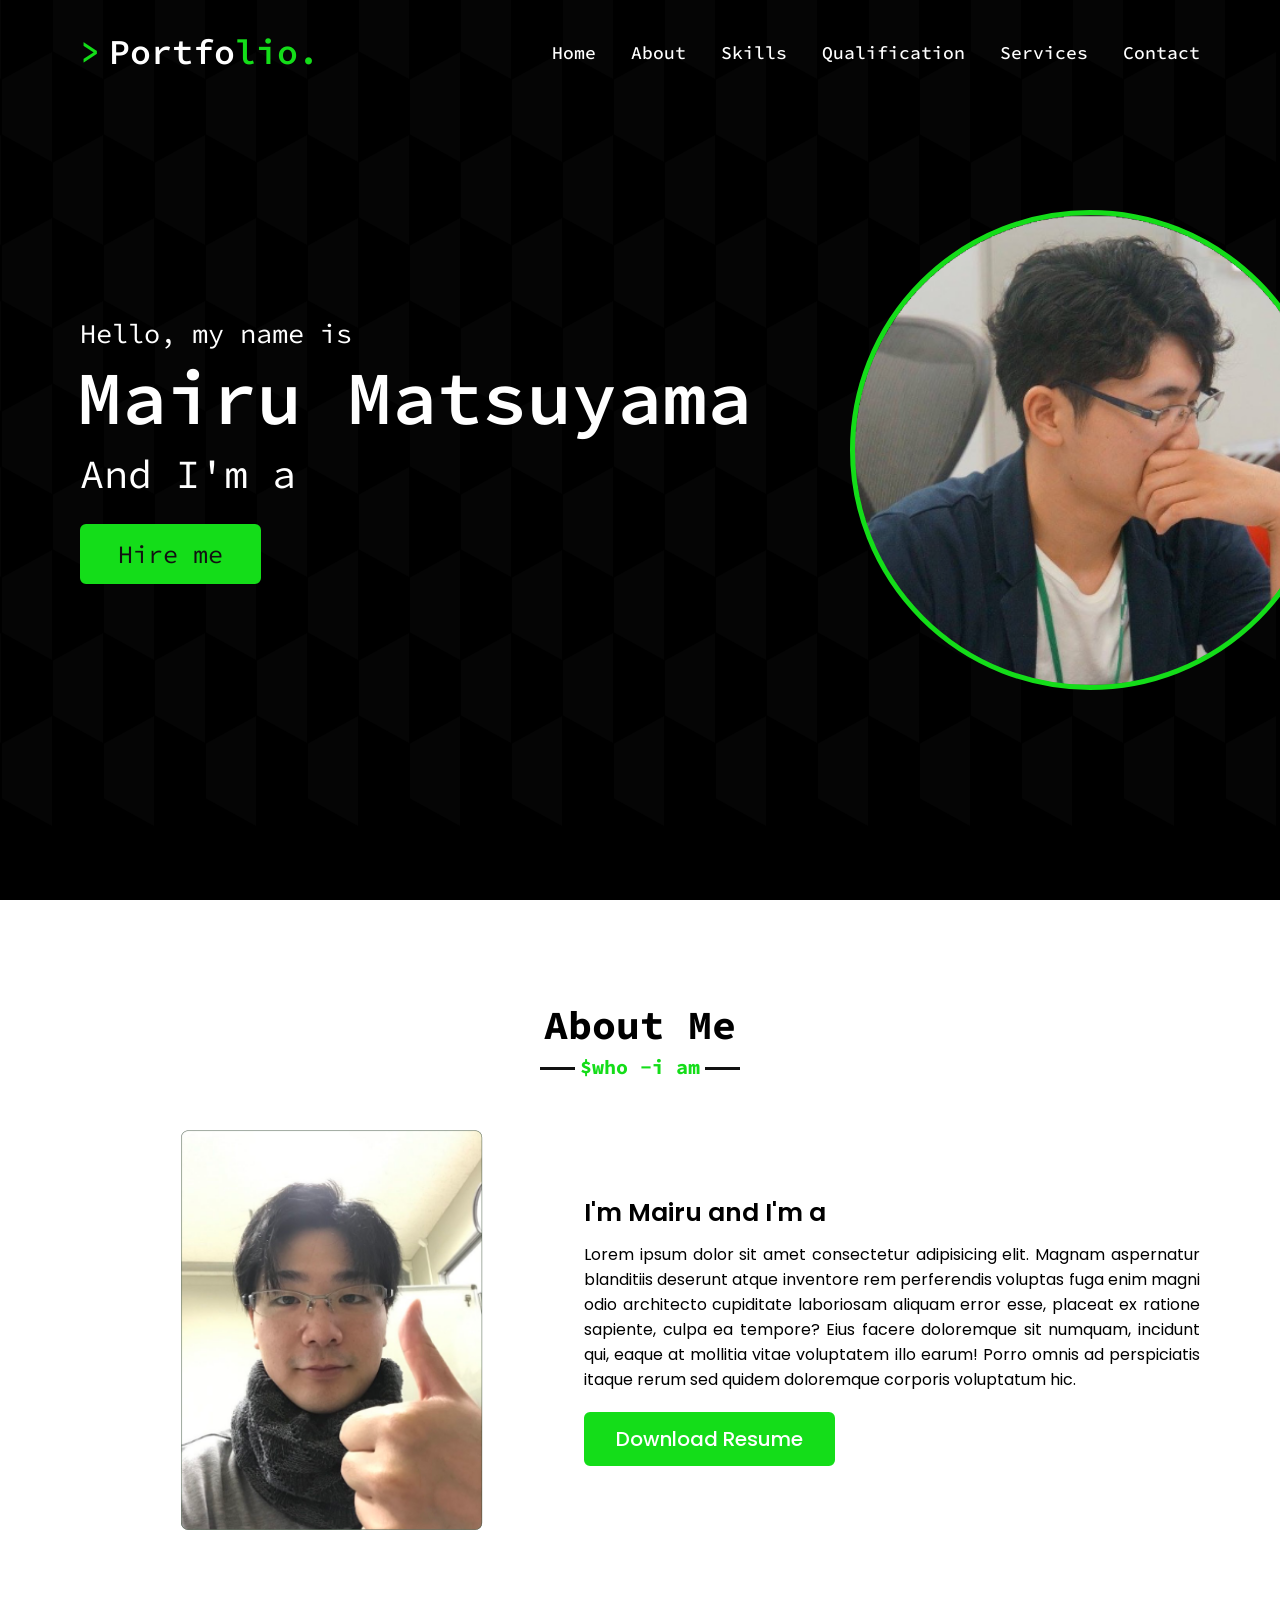
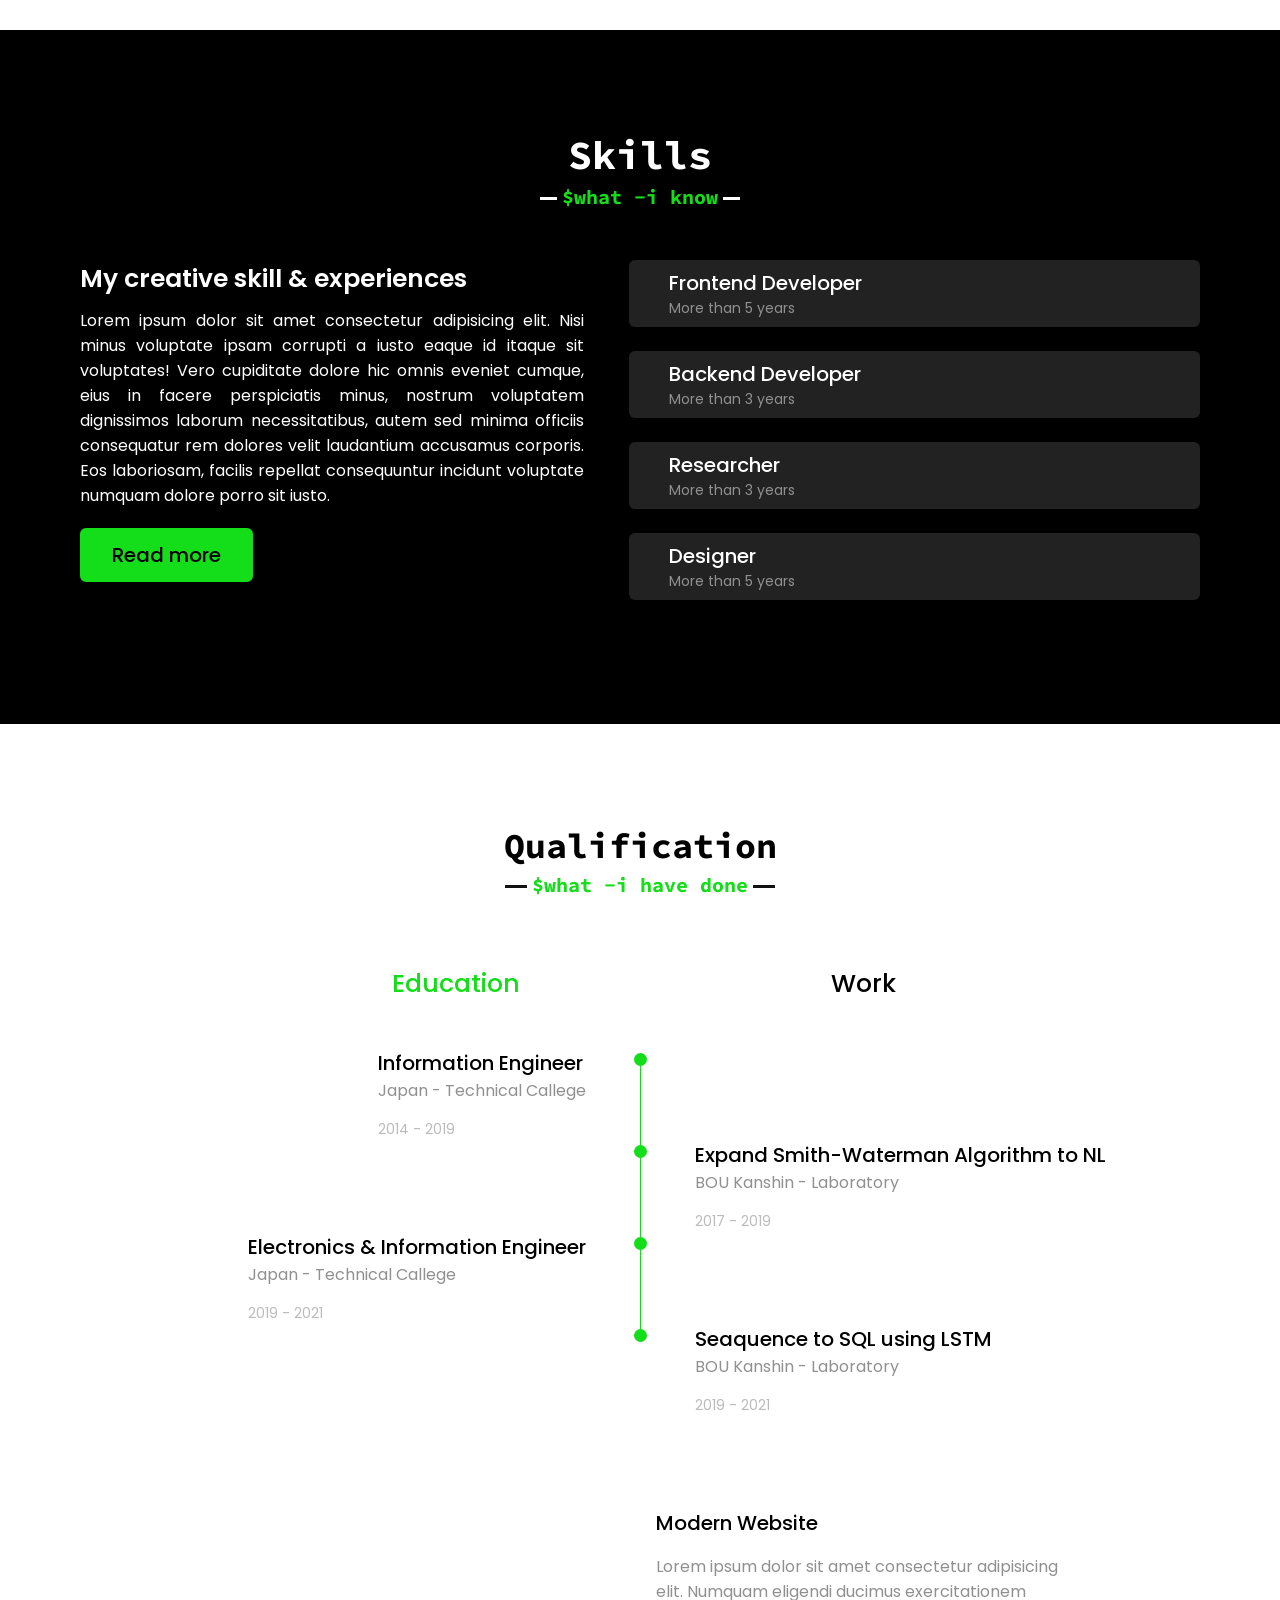
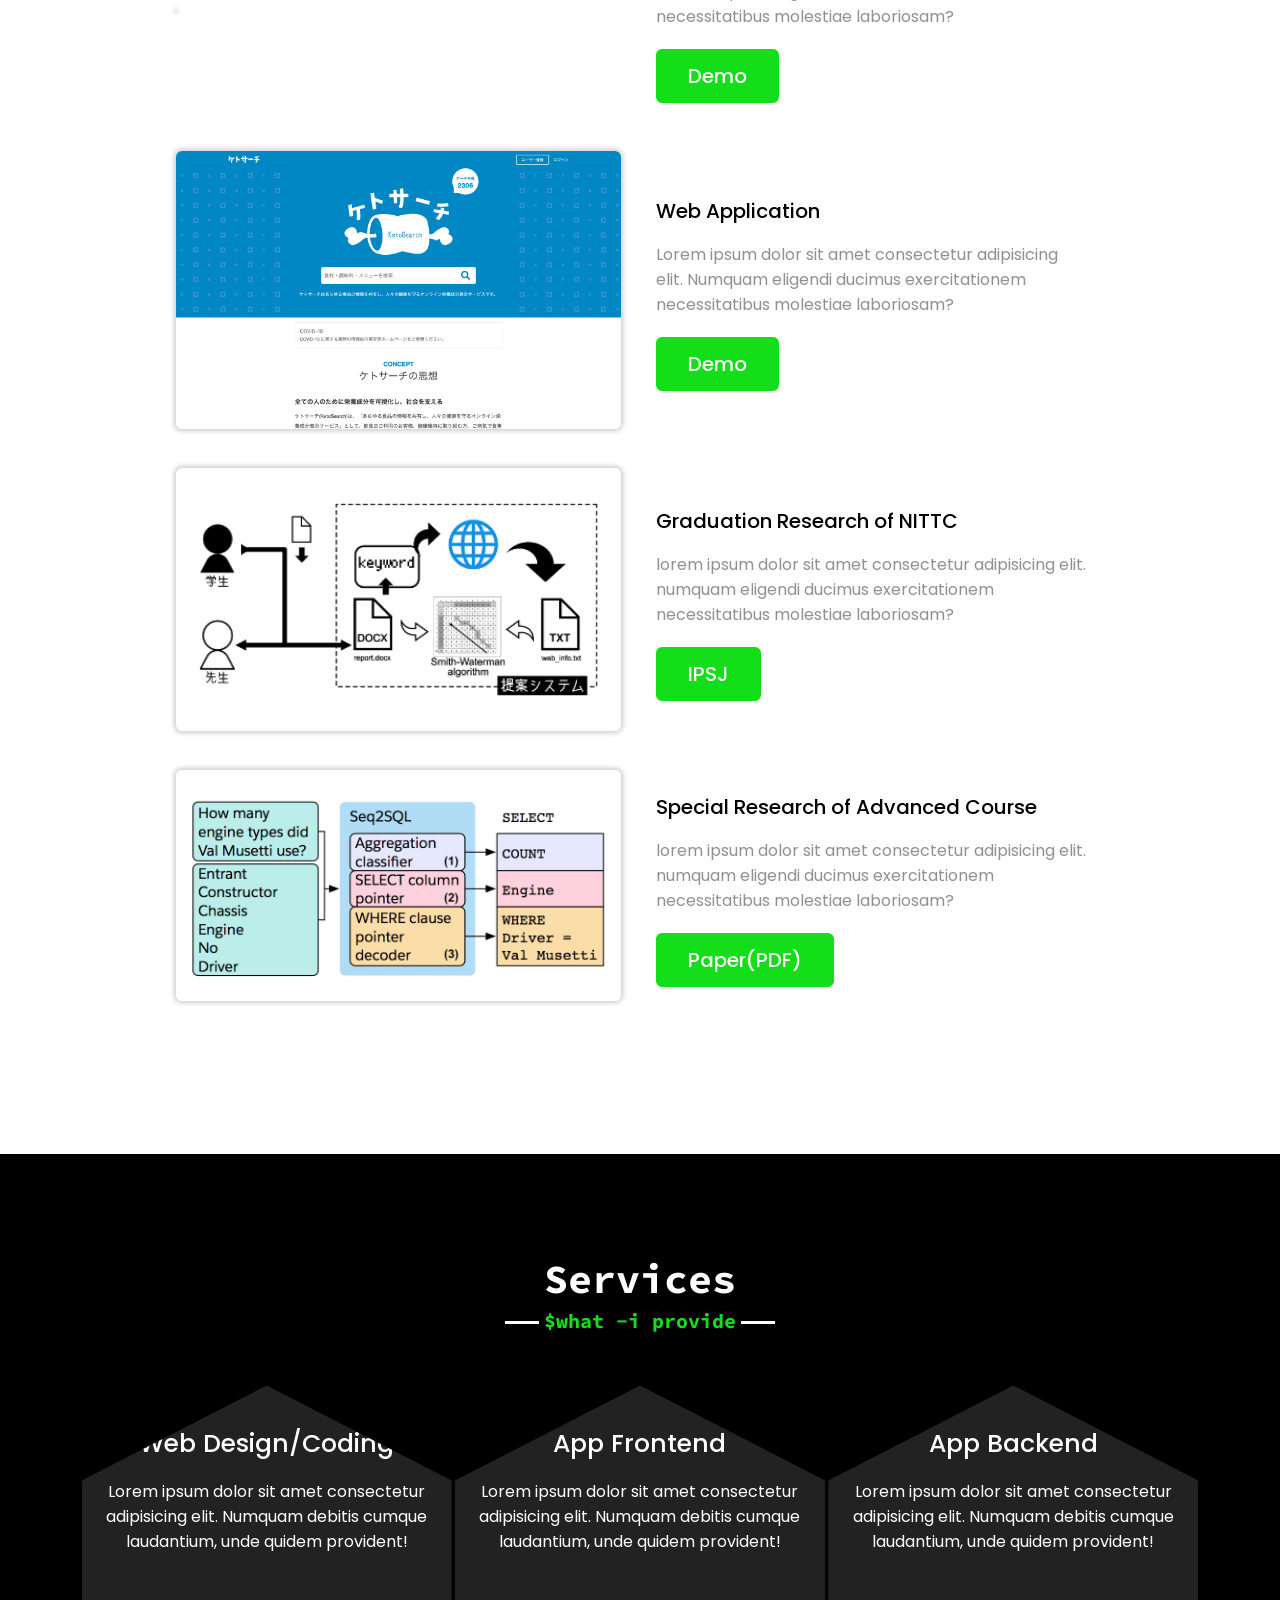
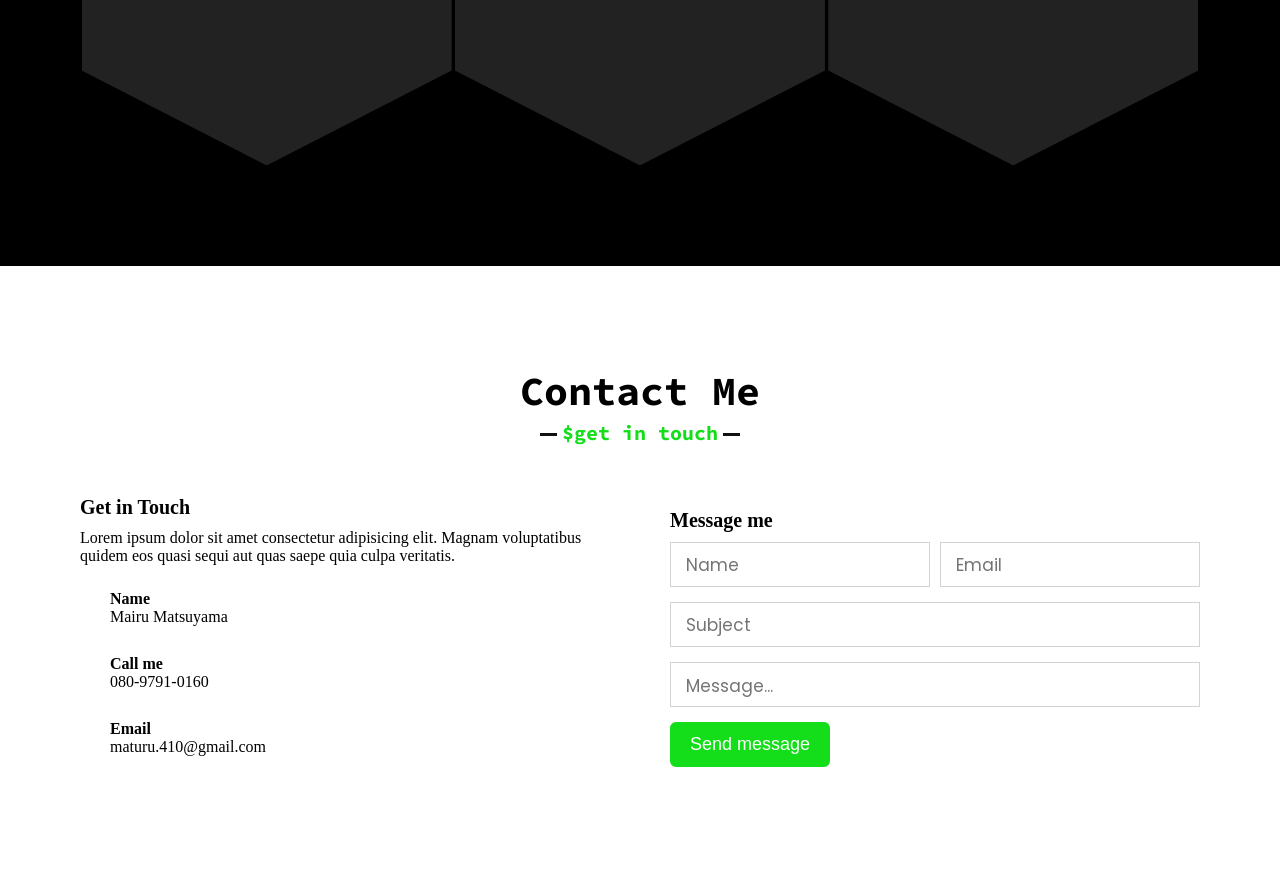
==== docs/index.html @ 86569494 "fix: formrun setting" ====
<!DOCTYPE html>
<html lang="en">
  <head>
    <meta charset="UTF-8" />
    <meta name="viewport" content="width=device-width, initial-scale=1.0" />
    <title>Maturu Portfolio Website</title>
    <link rel="stylesheet" href="style.css" />
    <link
      rel="stylesheet"
      href="https://unicons.iconscout.com/release/v4.0.0/css/line.css"
    />
    <!-- Add the slick-theme.css if you want default styling -->
    <link
      rel="stylesheet"
      type="text/css"
      href="https://cdn.jsdelivr.net/npm/slick-carousel@1.8.1/slick/slick.css"
    />
    <!-- Add the slick-theme.css if you want default styling -->
    <link
      rel="stylesheet"
      type="text/css"
      href="https://cdn.jsdelivr.net/npm/slick-carousel@1.8.1/slick/slick-theme.css"
    />
    <script src="https://code.jquery.com/jquery-3.6.0.min.js"></script>
    <script src="https://cdnjs.cloudflare.com/ajax/libs/typed.js/2.0.12/typed.min.js"></script>
    <script src="https://sdk.form.run/js/v2/formrun.js"></script>
  </head>
  <body>
    <nav class="navbar">
      <div class="max-width">
        <div class="logo">
          <a href="#"><span class="mr-1">></span>Portfo<span>lio.</span></a>
        </div>
        <ui class="menu">
          <li><a href="#home">Home</a></li>
          <li><a href="#about">About</a></li>
          <li><a href="#skills">Skills</a></li>
          <li><a href="#qualification">Qualification</a></li>
          <li><a href="#services">Services</a></li>
          <li><a href="#contact">Contact</a></li>
        </ui>
        <div class="menu-btn">
          <i class="uil uil-bars"></i>
        </div>
      </div>
    </nav>

    <!-- home section start -->
    <section class="home" id="home">
      <div class="max-width">
        <div class="home-content">
          <div class="text-1">Hello, my name is</div>
          <div class="text-2">Mairu Matsuyama</div>
          <div class="text-3">And I'm a <span class="typing-1"></span></div>
          <a href="#">Hire me</a>
          <div class="banner-person"></div>
        </div>
      </div>
      <div class="bg-container"></div>
    </section>

    <!-- about section start -->
    <section class="about" id="about">
      <div class="max-width">
        <h2 class="title">About Me</h2>
        <div class="about-content">
          <div class="column left">
            <img src="images/person02.png" alt="" />
          </div>
          <div class="column right">
            <div class="text">
              I'm Mairu and I'm a <span class="typing-2"></span>
            </div>
            <p>
              Lorem ipsum dolor sit amet consectetur adipisicing elit. Magnam
              aspernatur blanditiis deserunt atque inventore rem perferendis
              voluptas fuga enim magni odio architecto cupiditate laboriosam
              aliquam error esse, placeat ex ratione sapiente, culpa ea tempore?
              Eius facere doloremque sit numquam, incidunt qui, eaque at
              mollitia vitae voluptatem illo earum! Porro omnis ad perspiciatis
              itaque rerum sed quidem doloremque corporis voluptatum hic.
            </p>
            <a href="#">Download Resume</a>
          </div>
        </div>
      </div>
    </section>

    <!-- skills section start -->
    <section class="skills" id="skills">
      <div class="max-width">
        <h2 class="title">Skills</h2>
        <div class="skills-content">
          <div class="column left">
            <div class="text">My creative skill & experiences</div>
            <p>
              Lorem ipsum dolor sit amet consectetur adipisicing elit. Nisi
              minus voluptate ipsam corrupti a iusto eaque id itaque sit
              voluptates! Vero cupiditate dolore hic omnis eveniet cumque, eius
              in facere perspiciatis minus, nostrum voluptatem dignissimos
              laborum necessitatibus, autem sed minima officiis consequatur rem
              dolores velit laudantium accusamus corporis. Eos laboriosam,
              facilis repellat consequuntur incidunt voluptate numquam dolore
              porro sit iusto.
            </p>
            <a href="#">Read more</a>
          </div>
          <div class="column right">
            <div class="card">
              <div class="card-content">
                <i class="uil uil-brackets-curly"></i>
                <div>
                  <div class="text-1">Frontend Developer</div>
                  <div class="text-2">More than 5 years</div>
                </div>
                <i class="uil uil-angle-down"></i>
              </div>
              <div class="card-detail">
                <div class="progress">
                  <div class="info">
                    <span>HTML</span>
                    <span>90%</span>
                  </div>
                  <div class="bar html"></div>
                </div>
                <div class="progress">
                  <div class="info">
                    <span>CSS</span>
                    <span>60%</span>
                  </div>
                  <div class="bar css"></div>
                </div>
                <div class="progress">
                  <div class="info">
                    <span>Javascript</span>
                    <span>80%</span>
                  </div>
                  <div class="bar javascript"></div>
                </div>
                <div class="progress">
                  <div class="info">
                    <span>React(JSX)</span>
                    <span>30%</span>
                  </div>
                  <div class="bar react"></div>
                </div>
              </div>
            </div>
            <div class="card">
              <div class="card-content">
                <i class="uil uil-server-network"></i>
                <div>
                  <div class="text-1">Backend Developer</div>
                  <div class="text-2">More than 3 years</div>
                </div>
                <i class="uil uil-angle-down"></i>
              </div>
              <div class="card-detail">
                <div class="progress">
                  <div class="info">
                    <span>Ruby on Rails</span>
                    <span>60%</span>
                  </div>
                  <div class="bar rails"></div>
                </div>
                <div class="progress">
                  <div class="info">
                    <span>MySQL</span>
                    <span>40%</span>
                  </div>
                  <div class="bar mysql"></div>
                </div>
                <div class="progress">
                  <div class="info">
                    <span>Node.js</span>
                    <span>30%</span>
                  </div>
                  <div class="bar nodejs"></div>
                </div>
              </div>
            </div>
            <div class="card">
              <div class="card-content">
                <i class="uil uil-telescope"></i>
                <div>
                  <div class="text-1">Researcher</div>
                  <div class="text-2">More than 3 years</div>
                </div>
                <i class="uil uil-angle-down"></i>
              </div>
              <div class="card-detail">
                <div class="progress">
                  <div class="info">
                    <span>Python</span>
                    <span>70%</span>
                  </div>
                  <div class="bar python"></div>
                </div>
                <div class="progress">
                  <div class="info">
                    <span>Chainer</span>
                    <span>30%</span>
                  </div>
                  <div class="bar chainer"></div>
                </div>
                <div class="progress">
                  <div class="info">
                    <span>Pytorch</span>
                    <span>30%</span>
                  </div>
                  <div class="bar pytorch"></div>
                </div>
                <div class="progress">
                  <div class="info">
                    <span>LaTeX</span>
                    <span>60%</span>
                  </div>
                  <div class="bar latex"></div>
                </div>
              </div>
            </div>
            <div class="card">
              <div class="card-content">
                <i class="uil uil-pen"></i>
                <div>
                  <div class="text-1">Designer</div>
                  <div class="text-2">More than 5 years</div>
                </div>
                <i class="uil uil-angle-down"></i>
              </div>
              <div class="card-detail">
                <div class="progress">
                  <div class="info">
                    <span>Affinity Designer</span>
                    <span>90%</span>
                  </div>
                  <div class="bar affinity"></div>
                </div>
              </div>
            </div>
          </div>
        </div>
      </div>
    </section>

    <!-- qualification section start -->
    <section class="qualification" id="qualification">
      <div class="max-width">
        <h2 class="title">Qualification</h2>
        <div class="tabs">
          <div class="tab-btn active" id="education-btn">
            <i class="uil uil-graduation-cap mr-1"></i>
            <span>Education</span>
          </div>
          <div class="tab-btn" id="work-btn">
            <i class="uil uil-briefcase mr-1"></i>
            <span>Work</span>
          </div>
        </div>
        <div class="qualification-content active" id="education">
          <div class="data">
            <div class="left">
              <h3 class="data-title">Information Engineer</h3>
              <span class="text">Japan - Technical Callege</span>
              <div class="calender">
                <i class="uil uil-calendar-alt"></i>
                <span>2014 - 2019</span>
              </div>
            </div>
            <div>
              <div class="round"></div>
              <div class="line"></div>
            </div>
          </div>
          <div class="data">
            <div></div>
            <div>
              <div class="round"></div>
              <div class="line"></div>
            </div>
            <div>
              <h3 class="data-title">Expand Smith-Waterman Algorithm to NL</h3>
              <span class="text">BOU Kanshin - Laboratory</span>
              <div class="calender">
                <i class="uil uil-calendar-alt"></i>
                <span>2017 - 2019</span>
              </div>
            </div>
          </div>
          <div class="data">
            <div class="left">
              <h3 class="data-title">Electronics & Information Engineer</h3>
              <span class="text">Japan - Technical Callege</span>
              <div class="calender">
                <i class="uil uil-calendar-alt"></i>
                <span>2019 - 2021</span>
              </div>
            </div>
            <div>
              <div class="round"></div>
              <div class="line"></div>
            </div>
          </div>
          <div class="data">
            <div></div>
            <div>
              <div class="round"></div>
            </div>
            <div>
              <h3 class="data-title">Seaquence to SQL using LSTM</h3>
              <span class="text">BOU Kanshin - Laboratory</span>
              <div class="calender">
                <i class="uil uil-calendar-alt"></i>
                <span>2019 - 2021</span>
              </div>
            </div>
          </div>
        </div>
        <div class="qualification-content" id="work">
          <div class="data">
            <div class="left">
              <h3 class="data-title">Machine Learning Tools</h3>
              <span class="text">Optim Co., Ltd - Internship</span>
              <div class="calender">
                <i class="uil uil-calendar-alt"></i>
                <span>2017 - one week</span>
              </div>
            </div>
            <div>
              <div class="round"></div>
              <div class="line"></div>
            </div>
          </div>
          <div class="data">
            <div></div>
            <div>
              <div class="round"></div>
              <div class="line"></div>
            </div>
            <div>
              <h3 class="data-title">Web Tools Development using Rails</h3>
              <span class="text">Livesense Co., Ltd - Internship</span>
              <div class="calender">
                <i class="uil uil-calendar-alt"></i>
                <span>2017 - one week</span>
              </div>
            </div>
          </div>
          <div class="data">
            <div class="left">
              <h3 class="data-title">
                Deep Learning & App Development using Chainer
              </h3>
              <span class="text">Hiromitsu Nishizaki - Laboratory</span>
              <div class="calender">
                <i class="uil uil-calendar-alt"></i>
                <span>2019 - one week</span>
              </div>
            </div>
            <div>
              <div class="round"></div>
            </div>
          </div>
        </div>
        <div class="project">
          <div class="project-item">
            <div class="left">
              <img src="./images/portfolio01.png" alt="" />
            </div>
            <div class="right">
              <div class="text">Modern Website</div>
              <p>
                Lorem ipsum dolor sit amet consectetur adipisicing elit. Numquam
                eligendi ducimus exercitationem necessitatibus molestiae
                laboriosam?
              </p>
              <a href="http://yoshinobu-1968.jp/" target="_blank">Demo</a>
            </div>
          </div>
          <div class="project-item">
            <div class="left">
              <img src="./images/portfolio02.png" alt="" />
            </div>
            <div class="right">
              <div class="text">Web Application</div>
              <p>
                Lorem ipsum dolor sit amet consectetur adipisicing elit. Numquam
                eligendi ducimus exercitationem necessitatibus molestiae
                laboriosam?
              </p>
              <a href="https://www.ketosearch.org/" target="_blank">Demo</a>
            </div>
          </div>
          <div class="project-item">
            <div class="left">
              <img src="./images/portfolio03.png" alt="" />
            </div>
            <div class="right">
              <div class="text">Graduation Research of NITTC</div>
              <p>
                lorem ipsum dolor sit amet consectetur adipisicing elit. numquam
                eligendi ducimus exercitationem necessitatibus molestiae
                laboriosam?
              </p>
              <a
                href="https://ipsj.ixsq.nii.ac.jp/ej/?action=pages_view_main&active_action=repository_view_main_item_detail&item_id=197335&item_no=1&page_id=13&block_id=8"
                target="_blank"
                >IPSJ</a
              >
            </div>
          </div>
          <div class="project-item">
            <div class="left">
              <img src="./images/portfolio04.png" alt="" />
            </div>
            <div class="right">
              <div class="text">Special Research of Advanced Course</div>
              <p>
                lorem ipsum dolor sit amet consectetur adipisicing elit. numquam
                eligendi ducimus exercitationem necessitatibus molestiae
                laboriosam?
              </p>
              <a
                href="./public/special_research_of_advanced_course_in_NITTC.pdf"
                target="_blank"
                >Paper(PDF)</a
              >
            </div>
          </div>
        </div>
      </div>
    </section>

    <!-- services section start -->
    <section class="services" id="services">
      <div class="max-width">
        <h2 class="title">Services</h2>
        <div class="services-content">
          <div class="hexagon-block">
            <div class="hexagon-content">
              <i class="uil uil-palette"></i>
              <div class="text">Web Design/Coding</div>
              <p>
                Lorem ipsum dolor sit amet consectetur adipisicing elit. Numquam
                debitis cumque laudantium, unde quidem provident!
              </p>
            </div>
          </div>
          <div class="hexagon-block">
            <div class="hexagon-content">
              <i class="uil uil-arrow"></i>
              <div class="text">App Frontend</div>
              <p>
                Lorem ipsum dolor sit amet consectetur adipisicing elit. Numquam
                debitis cumque laudantium, unde quidem provident!
              </p>
            </div>
          </div>
          <div class="hexagon-block">
            <div class="hexagon-content">
              <i class="uil uil-cloud-sun"></i>
              <div class="text">App Backend</div>
              <p>
                Lorem ipsum dolor sit amet consectetur adipisicing elit. Numquam
                debitis cumque laudantium, unde quidem provident!
              </p>
            </div>
          </div>
        </div>
      </div>
    </section>

    <!-- contact section start -->
    <section class="contact" id="contact">
      <div class="max-width">
        <h2 class="title">Contact Me</h2>
        <div class="contact-content">
          <div class="column left">
            <div class="text">Get in Touch</div>
            <p>
              Lorem ipsum dolor sit amet consectetur adipisicing elit. Magnam
              voluptatibus quidem eos quasi sequi aut quas saepe quia culpa
              veritatis.
            </p>
            <div class="icons">
              <div class="row">
                <i class="uil uil-user"></i>
                <div class="info">
                  <div class="head">Name</div>
                  <div class="sub-text">Mairu Matsuyama</div>
                </div>
              </div>
              <div class="row">
                <i class="uil uil-phone"></i>
                <div class="info">
                  <div class="head">Call me</div>
                  <div class="sub-text">080-9791-0160</div>
                </div>
              </div>
              <div class="row">
                <i class="uil uil-envelope"></i>
                <div class="info">
                  <div class="head">Email</div>
                  <div class="sub-text">maturu.410@gmail.com</div>
                </div>
              </div>
            </div>
          </div>
          <div class="column right">
            <div class="text">Message me</div>
            <form
              class="formrun"
              action="https://form.run/api/v1/r/iv1ktfwa7h8buclvrb6w1frz"
              method="post"
            >
              <div class="fields">
                <div class="field name">
                  <input name="Name" type="text" placeholder="Name" required />
                </div>
                <div class="field email">
                  <input
                    name="email"
                    type="email"
                    placeholder="Email"
                    required
                  />
                </div>
              </div>
              <div class="field">
                <input
                  name="subject"
                  type="text"
                  placeholder="Subject"
                  required
                />
              </div>
              <div class="field textarea">
                <textarea
                  name="message"
                  cols="30"
                  rows="10"
                  placeholder="Message..."
                  required
                ></textarea>
              </div>
              <!-- bot block code -->
              <div class="_formrun_gotcha">
                <style media="screen">
                  ._formrun_gotcha {
                    position: absolute !important;
                    height: 1px;
                    width: 1px;
                    overflow: hidden;
                  }
                </style>
                <label for="_formrun_gotcha"
                  >If you are a human, ignore this field</label
                >
                <input
                  type="text"
                  name="_formrun_gotcha"
                  id="_formrun_gotcha"
                  tabindex="-1"
                />
              </div>
              <div class="button-area">
                <button type="submit">Send message</button>
              </div>
            </form>
          </div>
        </div>
      </div>
    </section>

    <script src="script.js"></script>
    <script
      type="text/javascript"
      src="https://cdn.jsdelivr.net/npm/slick-carousel@1.8.1/slick/slick.min.js"
    ></script>
  </body>
</html>
---- docs/style.css ----
@import url("https://fonts.googleapis.com/css2?family=Poppins:wght@400;500;600;700&family=Source+Code+Pro:wght@400;500;700&display=swap");
* {
  margin: 0;
  padding: 0;
  box-sizing: border-box;
  text-decoration: none;
}
.max-width {
  max-width: 1300px;
  padding: 0 80px;
  margin: auto;
}
.mr-1 {
  margin-right: 8px;
}

/* navbar styling */
.navbar {
  position: fixed;
  width: 100%;
  padding: 30px 0;
  font-family: "Source Code Pro", monospace;
  transition: all 0.3s ease;
  z-index: 100;
}
.navbar.sticky {
  padding: 15px 0;
  background: #14dd19;
}
.navbar .max-width {
  display: flex;
  align-items: center;
  justify-content: space-between;
}
.navbar .logo a {
  color: #fff;
  font-size: 35px;
  font-weight: 600;
  transition: all 0.3s ease;
}
.navbar.sticky .logo a {
  color: #111;
}
.navbar .logo a span {
  color: #14dd19;
  transition: all 0.3s ease;
}
.navbar.sticky .logo a span {
  color: #111;
}
.navbar .menu li {
  list-style: none;
  display: inline-block;
}
.navbar .menu li a {
  color: #fff;
  font-size: 18px;
  font-weight: 500;
  margin-left: 25px;
  transition: color 0.3s ease;
}
.navbar.sticky .menu li a {
  color: #111;
}
.navbar .menu li a:hover {
  color: #14dd19;
}
.navbar.sticky .menu li a:hover {
  color: #111;
}
/* menu btn styling */
.menu-btn {
  color: #fff;
  font-size: 23px;
  cursor: pointer;
  display: none;
  transition: all 0.3s ease;
}
.navbar.sticky .menu-btn {
  color: #111;
}

/* all similar styling code */
section {
  padding: 100px 0;
}
.about,
.skills,
.qualification,
.services {
  font-family: "Poppins", sans-serif;
}
section .title {
  position: relative;
  text-align: center;
  font-size: 40px;
  font-weight: 700;
  margin-bottom: 60px;
  padding-bottom: 20px;
  font-family: "Source Code Pro", monospace;
}
section .title::before {
  content: "";
  position: absolute;
  bottom: 0px;
  left: 50%;
  width: 200px;
  height: 3px;
  background: #111;
  transform: translateX(-50%);
}
section .title::after {
  position: absolute;
  bottom: -12px;
  left: 50%;
  font-size: 20px;
  white-space: nowrap;
  color: #14dd19;
  padding: 3px 5px;
  background: #fff;
  transform: translateX(-50%);
}

/* home section styling */
.home {
  display: flex;
  overflow: hidden;
  background: #000;
  height: 100vh;
  color: #fff;
  min-height: 500px;
  font-family: "Source Code Pro", monospace;
  padding: 0;
}
.home .bg-container {
  position: absolute;
  height: 100vh;
  width: 100%;
  overflow: hidden;
  animation: animate 4s linear infinite;
  z-index: 1;
}
.home .bg-container .row {
  display: inline-flex;
  margin-top: -32px;
  margin-left: -50px;
}
.home .bg-container .row:nth-child(even) {
  margin-left: 1px;
}
.home .bg-container .row .hexagon {
  position: relative;
  width: 100px;
  height: 110px;
  background: black;
  margin: 1px;
  clip-path: polygon(50% 0%, 100% 25%, 100% 75%, 50% 100%, 0% 75%, 0% 25%);
  transition: 2s;
}
.home .bg-container .row .hexagon:hover {
  transition: 0s;
  background: #14dd19;
}
.home .bg-container .row .hexagon::before {
  content: "";
  position: absolute;
  top: 0;
  left: 0;
  width: 50%;
  height: 100%;
  pointer-events: none;
  background: rgba(255, 255, 255, 0.02);
}
.home .max-width {
  width: 100%;
  display: flex;
  position: relative;
  z-index: 10;
}
.home .home-content .text-1 {
  font-size: 27px;
}
.home .home-content .text-2 {
  font-size: 75px;
  font-weight: 600;
  margin-left: -3px;
}
.home .home-content .text-3 {
  font-size: 40px;
  margin: 5px 0;
}
.home .home-content .text-3 span {
  color: #14dd19;
  font-weight: 500;
}
.home .home-content a {
  display: inline-block;
  background: #14dd19;
  color: #111;
  font-size: 25px;
  padding: 12px 36px;
  margin-top: 20px;
  border-radius: 6px;
  border: 2px solid #14dd19;
  transition: all 0.3s ease;
}
.home .home-content a:hover {
  color: #14dd19;
  background: none;
}
.home .home-content .banner-person {
  position: absolute;
  left: 850px;
  top: 50%;
  width: 480px;
  height: 480px;
  background: url("./images/person01.png") no-repeat;
  background-size: cover;
  border: 5px solid #14dd19;
  border-radius: 50%;
  z-index: 10;
  transform: translateY(-50%);
}

/* about section styling */
.about .title::after {
  content: "$who -i am";
}
.about .about-content,
.skills .skills-content,
.qualification .project .project-item,
.services .services-content,
.contact .contact-content {
  display: flex;
  flex-wrap: wrap;
  align-items: center;
  justify-content: space-between;
}
.about .about-content .left {
  width: 45%;
  display: flex;
  align-items: center;
  justify-content: center;
}
.about .about-content .left img {
  height: 400px;
  width: auto;
  object-fit: cover;
}
.about .about-content .right {
  width: 55%;
}
.about .about-content .right .text,
.skills .skills-content .left .text {
  font-size: 25px;
  font-weight: 600;
  margin-bottom: 10px;
}
.about .about-content .right .text span {
  color: #14dd19;
}
.about .about-content .right p,
.skills .skills-content .left p {
  text-align: justify;
}
.about .about-content .right a,
.skills .skills-content .left a,
.qualification .project .project-item .right a {
  display: inline-block;
  color: #fff;
  background: #14dd19;
  font-size: 20px;
  font-weight: 500;
  padding: 10px 30px;
  margin-top: 20px;
  border-radius: 6px;
  border: 2px solid #14dd19;
  transition: all 0.3s ease;
}
.about .about-content .right a:hover,
.skills .skills-content .left a:hover,
.qualification .project .project-item .right a:hover {
  color: #14dd19;
  background: none;
}

/* skills section styling */
.skills,
.services {
  color: #fff;
  background: #000;
}
.skills .title::before,
.services .title::before {
  background: #fff;
}
.skills .title::after {
  content: "$what -i know";
  background: #000;
}
.skills .skills-content {
  align-items: flex-start;
}
.skills .skills-content .left {
  width: 45%;
}
.skills .skills-content .left a {
  color: #000;
}
.skills .skills-content .right {
  width: 51%;
}
/* card styling */
.card {
  width: 100%;
  background: #222;
  padding: 8px 20px;
  margin-bottom: 24px;
  border-radius: 6px;
  cursor: pointer;
}
.card:hover {
  transform: translate(5px, 5px);
}
.card .card-content {
  display: flex;
  align-items: center;
  justify-content: flex-start;
}
.card .card-content i {
  font-size: 30px;
  color: #14dd19;
}
.card .card-content i:first-child {
  margin-right: 20px;
}
.card .card-content i:last-child.active:before {
  content: "\eb56";
}
.card .card-content div {
  margin-right: auto;
}
.card .card-content .text-1 {
  font-size: 20px;
  font-weight: 500;
}
.card .card-content .text-2 {
  font-size: 14px;
  color: #909090;
}
.card .card-detail {
  margin: 16px 0;
  margin-left: 50px;
  display: none;
}
.card .card-detail.active {
  display: inherit;
}
.card .card-detail .progress {
  margin-bottom: 15px;
}
.card .card-detail .progress .info {
  display: flex;
  margin-bottom: 5px;
  align-items: flex-end;
  justify-content: space-between;
  font-size: 18px;
  font-weight: 500;
}
.card .card-detail .progress .bar {
  height: 5px;
  width: 100%;
  background: lightgray;
  position: relative;
}
.card .card-detail .progress .bar::before {
  content: "";
  position: absolute;
  background: #14dd19;
  height: 5px;
}
.card .card-detail .progress .html::before,
.card .card-detail .progress .affinity::before {
  width: 90%;
}
.card .card-detail .progress .python::before {
  width: 70%;
}
.card .card-detail .progress .css::before,
.card .card-detail .progress .rails::before,
.card .card-detail .progress .latex::before {
  width: 60%;
}
.card .card-detail .progress .javascript::before {
  width: 80%;
}
.card .card-detail .progress .mysql::before {
  width: 40%;
}
.card .card-detail .progress .react::before,
.card .card-detail .progress .nodejs::before,
.card .card-detail .progress .chainer::before,
.card .card-detail .progress .pytorch::before {
  width: 30%;
}

/* qualification section styling */
.qualification .title {
  font-size: 35px;
}
.qualification .title::before,
.services .title::before {
  width: 270px;
}
.qualification .title::after {
  content: "$what -i have done";
}
.qualification .tabs {
  display: flex;
  justify-content: space-evenly;
  margin-bottom: 40px;
}
.qualification .tabs .tab-btn {
  font-size: 25px;
  font-weight: 500;
  cursor: pointer;
  transition: all 0.3s ease;
}
.qualification .tabs .tab-btn:hover {
  color: #14dd19;
}
.qualification .tabs .tab-btn.active {
  color: #14dd19;
}
.qualification .tabs .tab-btn i {
  font-size: 40px;
}
.qualification .qualification-content {
  display: none;
}
.qualification .qualification-content.active {
  display: block;
}
.qualification .qualification-content .data {
  display: grid;
  grid-template-columns: 1fr max-content 1fr;
  column-gap: 1.5rem;
}
.qualification .qualification-content .data .left {
  margin-left: auto;
}
.qualification .qualification-content .data .data-title {
  font-size: 20px;
  font-weight: 500;
}
.qualification .qualification-content .data .text {
  display: inline-block;
  font-size: 16px;
  color: #909090;
  margin-bottom: 16px;
}
.qualification .qualification-content .data .calender {
  font-size: 14px;
  color: #bbb;
}
.qualification .qualification-content .data .round {
  display: inline-block;
  width: 13px;
  height: 13px;
  background: #14dd19;
  border-radius: 50%;
}
.qualification .qualification-content .data .line {
  display: block;
  width: 1px;
  height: 100%;
  background: #14dd19;
  transform: translate(6px, -7px);
}
.qualification .qualification-content .data .round,
.qualification .qualification-content .data .line {
  margin: 0 24px;
}

/* project slide styling */
.qualification .project {
  margin: 30px 80px;
  margin-top: 60px;
}
.qualification .slick-arrow {
  color: #14dd19;
  font-size: 80px;
  position: absolute;
  top: 50%;
  display: block;
  padding: 0;
  cursor: pointer;
  transform: translateY(-50%);
}
.qualification .prev {
  left: -80px;
}
.qualification .next {
  right: -80px;
}
.qualification .project .project-item {
  padding: 16px;
}
.qualification .project .project-item .left {
  width: 48%;
}
.qualification .project .project-item .left img {
  width: 100%;
  border-radius: 6px;
  box-shadow: 0 0 5px 2px rgba(0, 0, 0, 0.2);
  object-fit: cover;
}
.qualification .project .project-item .right {
  width: 50%;
  padding: 16px;
}
.qualification .project .project-item .right .text {
  font-size: 20px;
  font-weight: 500;
  margin-bottom: 16px;
}
.qualification .project .project-item .right p {
  font-size: 16px;
  color: #909090;
}

/* services section styling */
.services .title::after {
  content: "$what -i provide";
  background: #000;
}
.services .services-content .hexagon-block {
  width: 370px;
  height: 380px;
  background: #222;
  margin: 1px auto;
  padding: 0 16px;
  padding-top: 40px;
  clip-path: polygon(50% 0%, 100% 25%, 100% 75%, 50% 100%, 0% 75%, 0% 25%);
  transition: all 0.3s ease;
}
.services .services-content .hexagon-block:hover {
  background: #14dd19;
  color: #000;
  transform: translateY(-10px);
}
.services .services-content .hexagon-block .hexagon-content {
  text-align: center;
}
.services .services-content .hexagon-block .hexagon-content i {
  font-size: 80px;
}
.services .services-content .hexagon-block .hexagon-content .text {
  font-size: 25px;
  font-weight: 500;
  margin-bottom: 16px;
}
.services .services-content .hexagon-block .hexagon-content p {
  font-size: 16px;
}

/* contact section styling */
.contact .title::after {
  content: "$get in touch";
}
.contact .contact-content .column {
  width: calc(50% - 30px);
}
.contact .contact-content .text {
  font-size: 20px;
  font-weight: 600;
  margin-bottom: 10px;
}
.contact .contact-content .left .icons {
  margin: 10px 0;
}
.contact .contact-content .row {
  display: flex;
  align-items: center;
  height: 65px;
}
.contact .contact-content .row i {
  font-size: 25px;
  color: #14dd19;
}
.contact .contact-content .info {
  margin-left: 30px;
}
.contact .contact-content .info .head {
  font-weight: 600;
}
.contact .right form .fields {
  display: flex;
}
.contact .right form .field {
  height: 45px;
  width: 100%;
  margin-bottom: 15px;
}
.contact .right form .name {
  margin-right: 10px;
}
.contact .right form .field input,
.contact .right form .textarea textarea {
  height: 100%;
  width: 100%;
  border: 1px solid lightgray;
  outline: none;
  padding: 0 15px;
  font-size: 17px;
  font-family: "Poppins", sans-serif;
  transition: all 0.3s ease;
}
.contact .right form .textarea textarea {
  padding-top: 10px;
  resize: none;
}
.contact .right form .button-area button {
  color: #fff;
  display: block;
  width: 160px !important;
  height: 45px;
  outline: none;
  font-size: 18px;
  font-weight: 500;
  border-radius: 6px;
  cursor: pointer;
  flex-wrap: nowrap;
  background: #14dd19;
  border: 2px solid #14dd19;
  transition: all 0.3s ease;
}
.contact .right form .button-area button:hover {
  background: #fff;
  color: #14dd19;
}

/* animation keyframes query start  */
@keyframes animate {
  0% {
    filter: hue-rotate(0deg);
  }
  100% {
    filter: hue-rotate(360deg);
  }
}

/* responsive media query start */
@media (max-width: 1104px) {
  .home .max-width {
    margin-left: 0px;
  }
}

@media (max-width: 991px) {
  .max-width {
    padding: 0 50px;
  }
  .qualification .project {
    margin: 30px 50px;
  }
  .qualification .slick-arrow {
    font-size: 50px;
  }
  .qualification .prev {
    left: -50px;
  }
  .qualification .next {
    right: -50px;
  }
}

@media (max-width: 1064px) {
  .menu-btn {
    display: block;
    z-index: 100;
  }
  .menu-btn i.active:before {
    content: "\e9b8";
    color: #fff;
  }
  .navbar .menu {
    position: fixed;
    height: 100vh;
    width: 100%;
    left: -100%;
    top: 0;
    background: #111;
    text-align: center;
    padding-top: 80px;
    transition: all 0.3s ease;
  }
  .navbar .menu.active {
    left: 0;
    color: #fff;
  }
  .navbar .menu li {
    display: block;
  }
  .navbar .menu li a {
    display: inline-block;
    margin: 20px 0;
    font-size: 25px;
  }
  .navbar.sticky .menu li a {
    color: #fff;
  }
  .home .home-content .text-2 {
    font-size: 70px;
  }
  .home .home-content .text-3 {
    font-size: 35px;
  }
  .home .home-content a {
    font-size: 23px;
    padding: 10px 30px;
  }
  .about .max-width,
  .skills .max-width,
  .services .max-width {
    max-width: 800px;
  }
  .about .about-content .column,
  .skills .skills-content .column,
  .qualification .project .project-item .left {
    width: 100%;
  }
  .about .about-content .left,
  .skills .skills-content .left {
    margin: 0 auto 60px;
  }
  .about .about-content .right,
  .qualification .project .project-item .right {
    flex: 100%;
  }
}

@media (max-width: 727px) {
  .max-width {
    padding: 0 23px;
  }
  .home .home-content .text-2 {
    font-size: 60px;
  }
  .home .home-content .text-3 {
    font-size: 32px;
  }
  .home .home-content a {
    font-size: 20px;
    padding: 9px 25px;
  }
}

@media (max-width: 585px) {
  .home .home-content .text-1 {
    font-size: 23px;
  }
  .home .home-content .text-2 {
    font-size: 46px;
  }
  .home .home-content .text-3 {
    font-size: 23px;
    white-space: nowrap;
  }
  .about .about-content .right .text,
  .skills .skills-content .left .text {
    font-size: 19px;
  }
  .qualification .tabs .tab-btn {
    font-size: 23px;
  }
  .qualification .tabs .tab-btn i {
    font-size: 35px;
  }
  .qualification .qualification-content .data .round,
  .qualification .qualification-content .data .line {
    margin: 0;
  }
  .qualification .project {
    margin: 30px 10px;
  }
  .qualification .slick-arrow {
    font-size: 50px;
  }
  .qualification .prev {
    left: -30px;
  }
  .qualification .next {
    right: -30px;
  }
}

@media (max-width: 342px) {
  .about .about-content .right .text,
  .skills .skills-content .left .text {
    font-size: 17px;
  }
  .qualification .qualification-content .data .data-title {
    font-size: 18px;
  }
  .qualification .qualification-content .data .text {
    font-size: 14px;
  }
  .qualification .qualification-content .data .calender {
    font-size: 12px;
  }
}
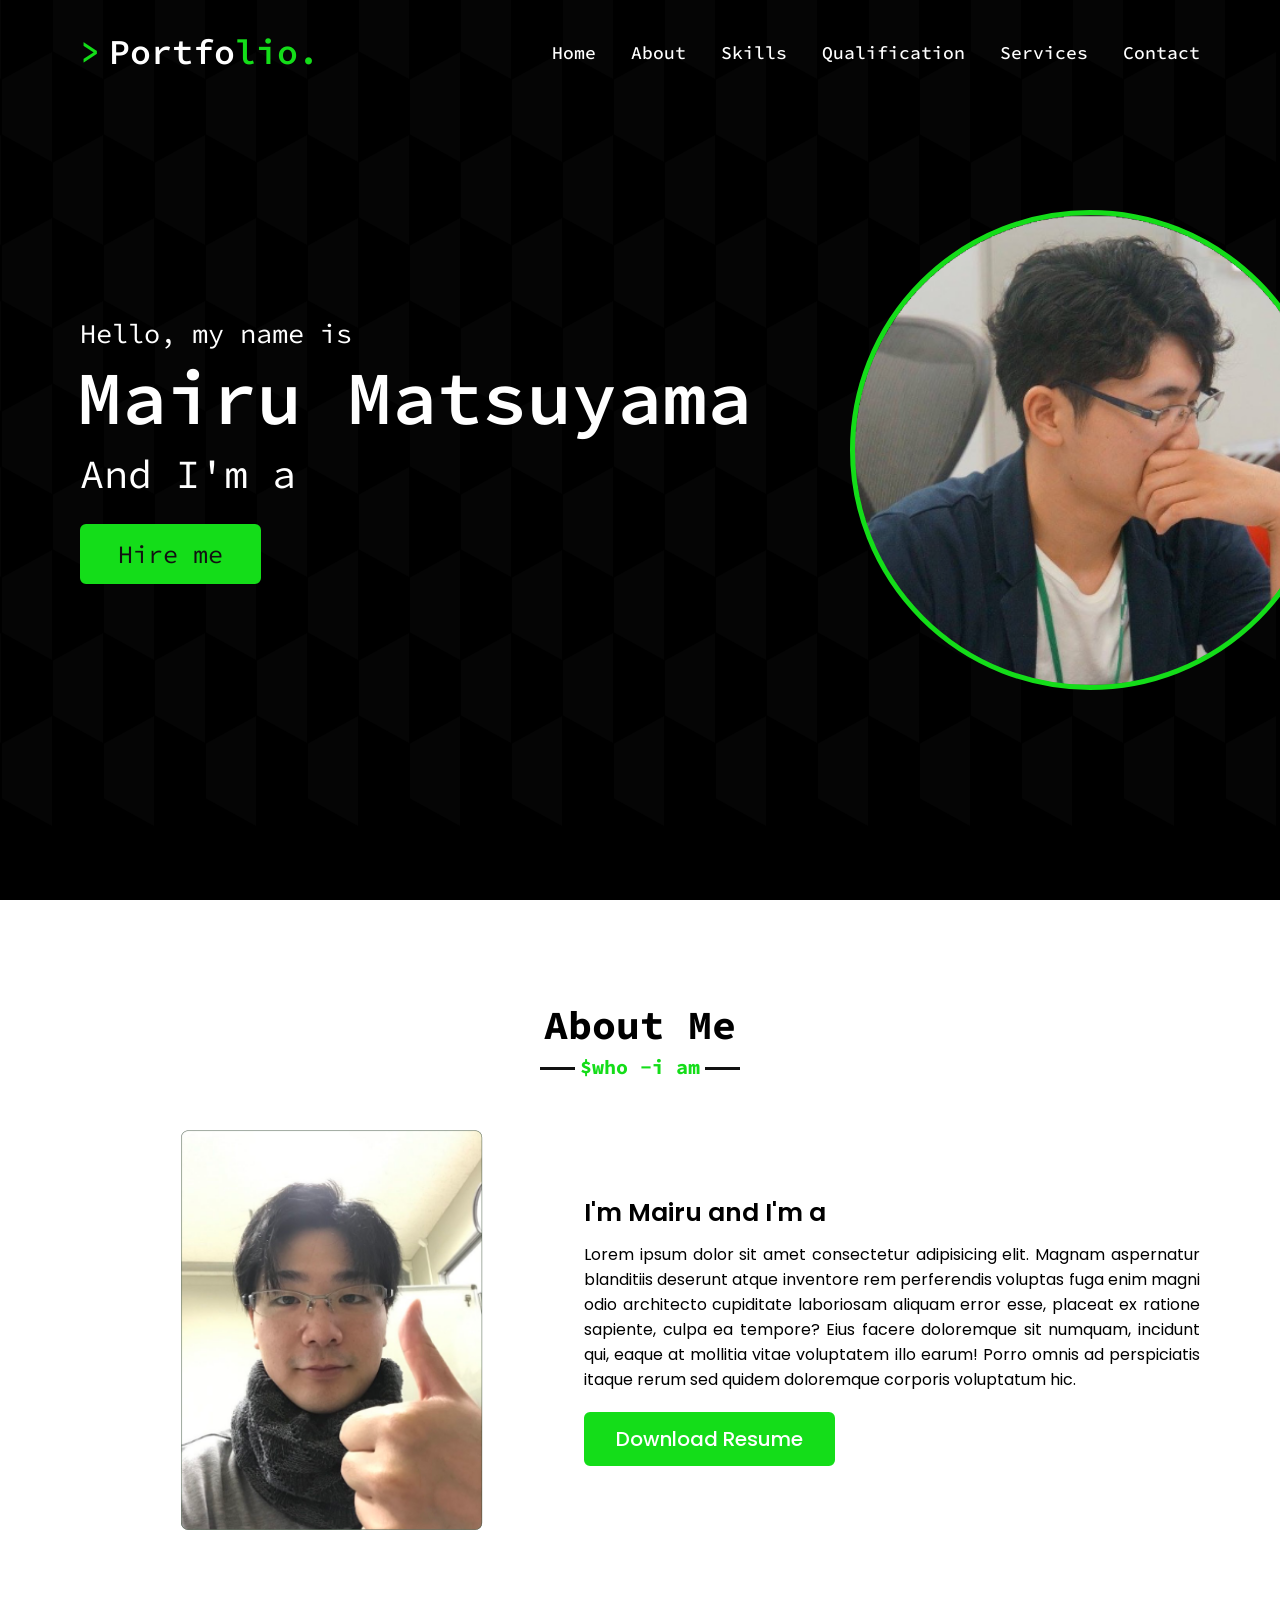
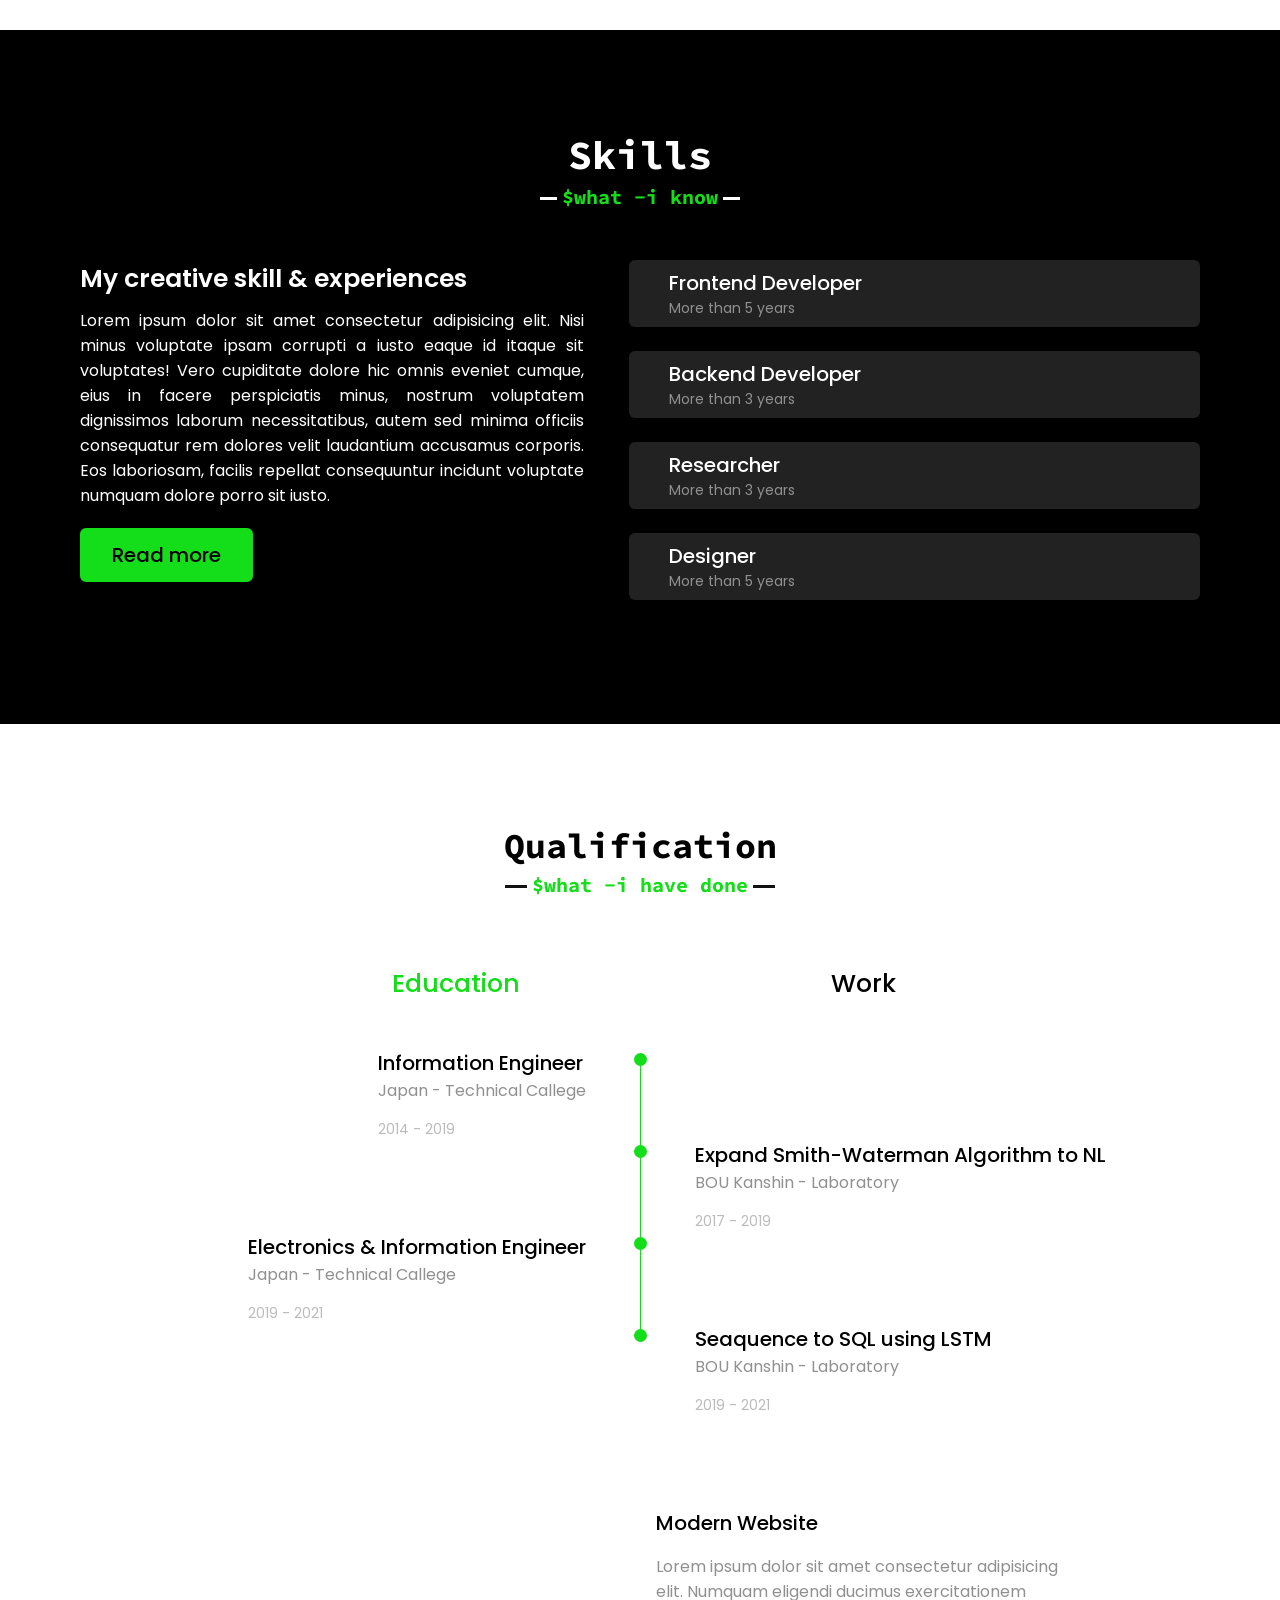
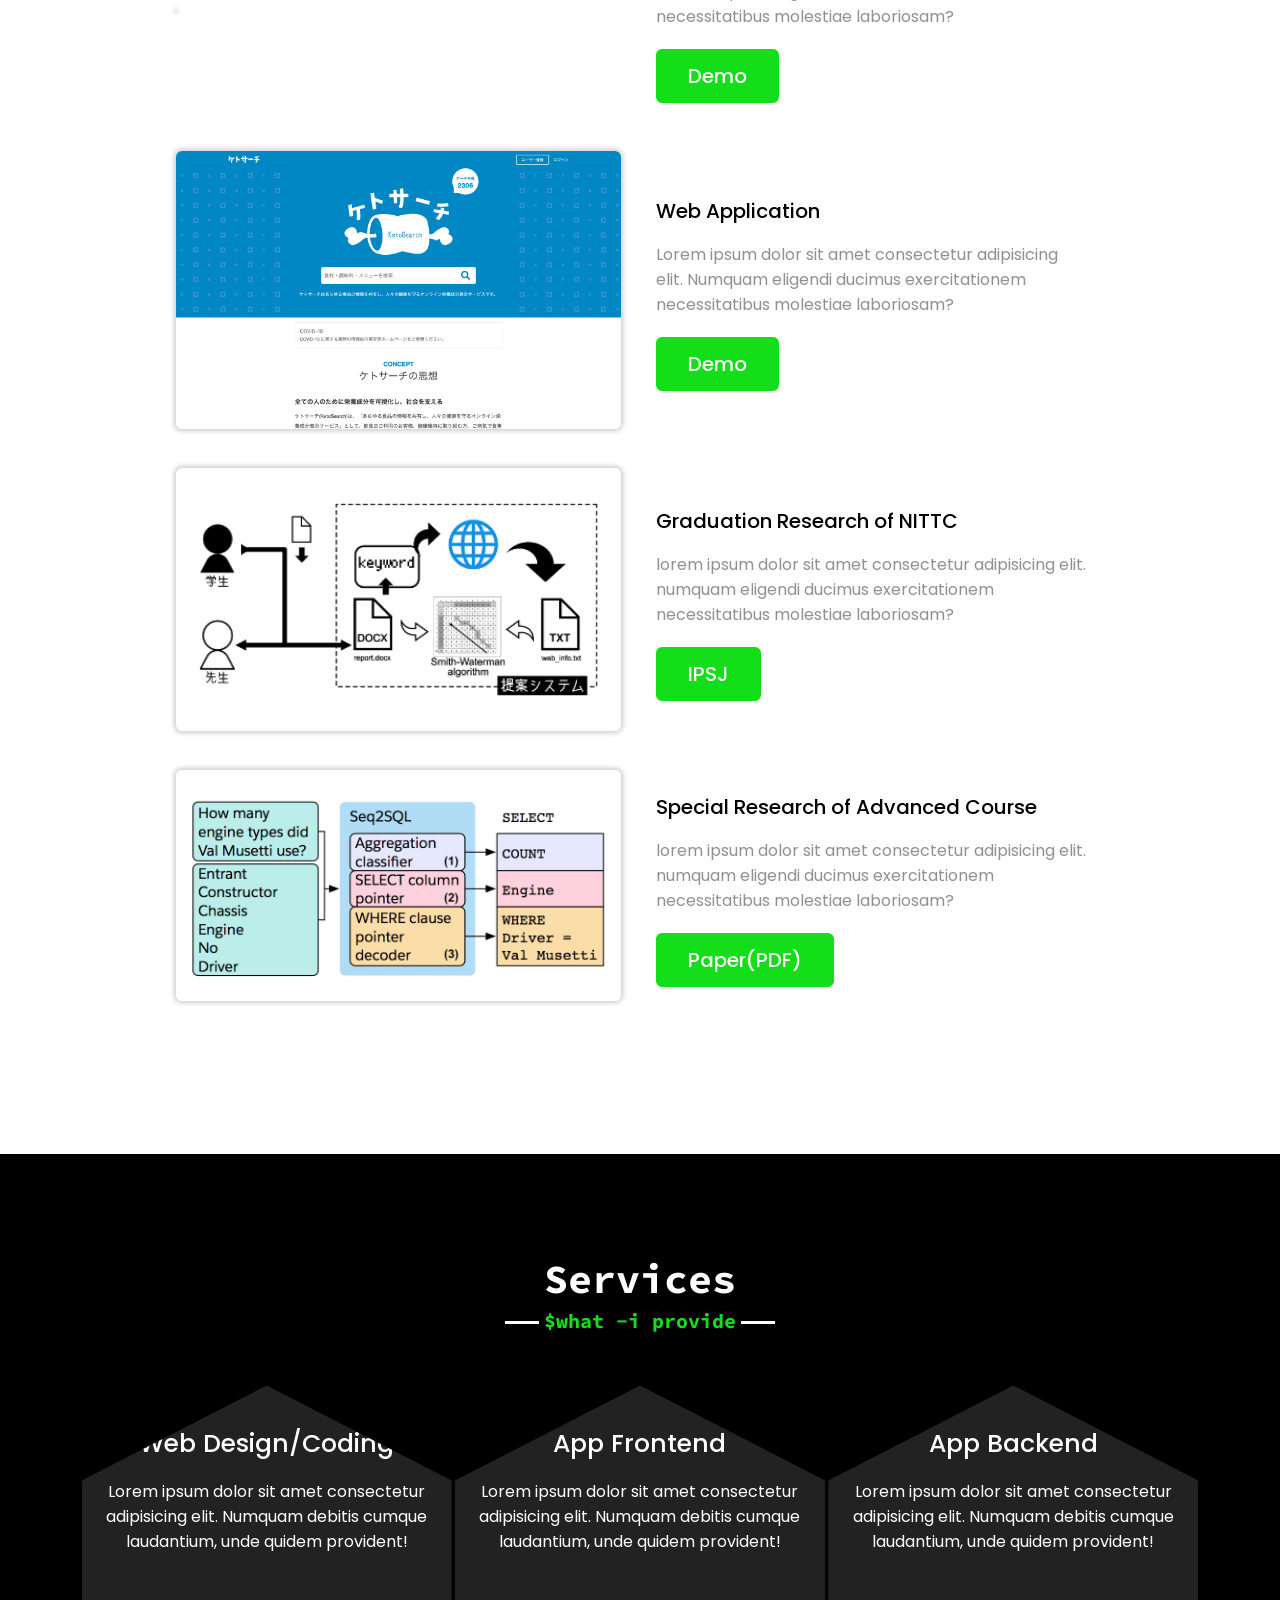
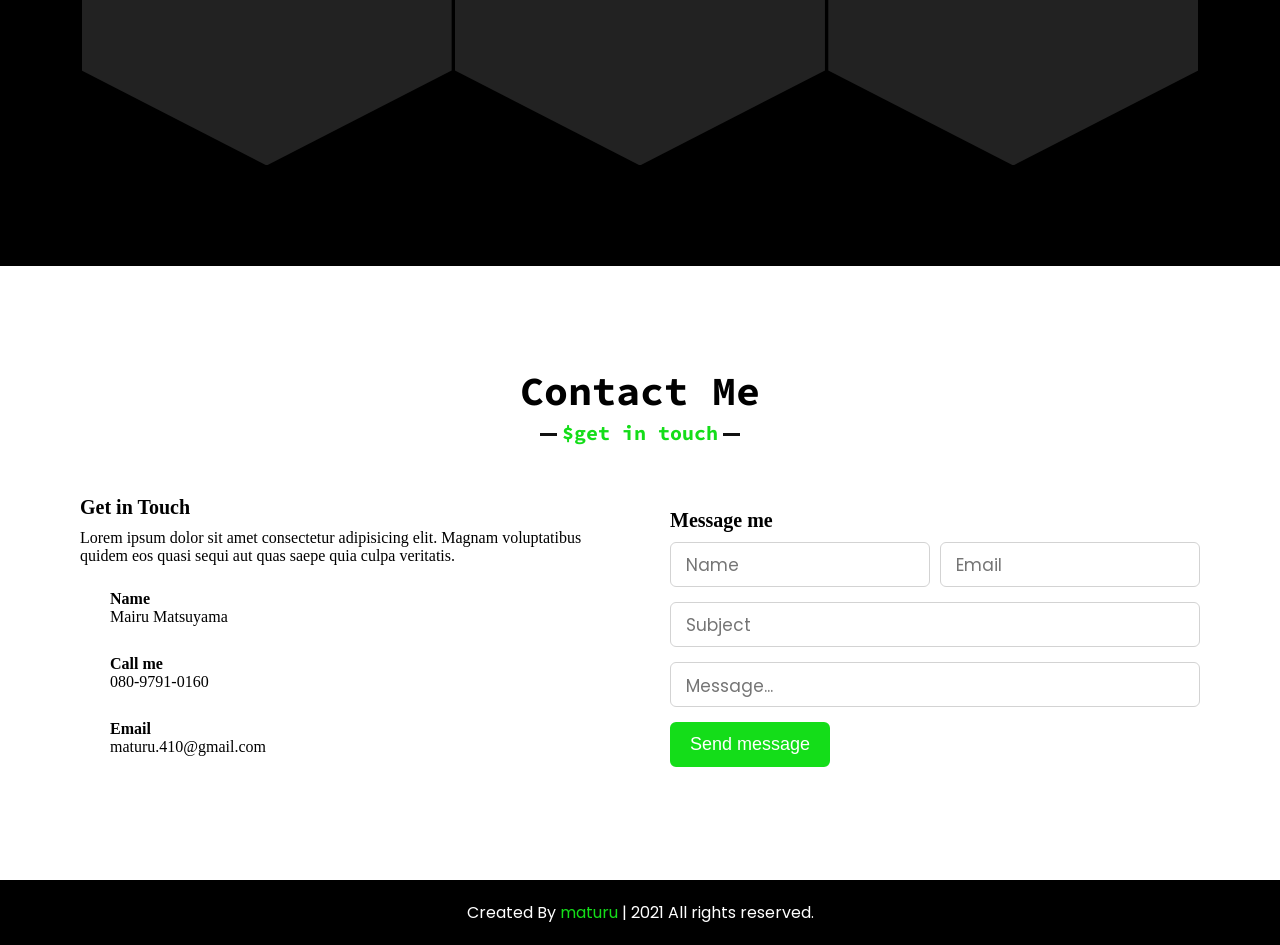
==== commit f928e09a: "fix: responsive layout for contact/services section" ====
--- a/docs/index.html
+++ b/docs/index.html
@@ -522,6 +522,7 @@
                     name="email"
                     type="email"
                     placeholder="Email"
+                    data-formrun-type="email"
                     required
                   />
                 </div>
@@ -572,6 +573,15 @@
       </div>
     </section>
 
+    <!-- footer section start -->
+    <footer>
+      <span
+        >Created By
+        <a href="https://github.com/maturu" target="_blank">maturu</a> |
+        <span class="far fa-copyright"></span> 2021 All rights reserved.</span
+      >
+    </footer>
+
     <script src="script.js"></script>
     <script
       type="text/javascript"
--- a/docs/style.css
+++ b/docs/style.css
@@ -5,6 +5,9 @@
   box-sizing: border-box;
   text-decoration: none;
 }
+html {
+  scroll-behavior: smooth;
+}
 .max-width {
   max-width: 1300px;
   padding: 0 80px;
@@ -87,7 +90,8 @@
 .about,
 .skills,
 .qualification,
-.services {
+.services,
+footer {
   font-family: "Poppins", sans-serif;
 }
 section .title {
@@ -610,6 +614,7 @@
   height: 100%;
   width: 100%;
   border: 1px solid lightgray;
+  border-radius: 6px;
   outline: none;
   padding: 0 15px;
   font-size: 17px;
@@ -638,6 +643,21 @@
 .contact .right form .button-area button:hover {
   background: #fff;
   color: #14dd19;
+}
+
+/* footer section styling */
+footer {
+  background: #000;
+  padding: 20px 23px;
+  color: #fff;
+  text-align: center;
+}
+footer span a {
+  color: #14dd19;
+  text-decoration: none;
+}
+footer span a:hover {
+  text-decoration: underline;
 }
 
 /* animation keyframes query start  */
@@ -727,7 +747,8 @@
   }
   .about .about-content .column,
   .skills .skills-content .column,
-  .qualification .project .project-item .left {
+  .qualification .project .project-item .left,
+  .contact .contact-content .column {
     width: 100%;
   }
   .about .about-content .left,
@@ -792,6 +813,19 @@
   }
   .qualification .next {
     right: -30px;
+  }
+  .services .services-content .hexagon-block {
+    width: 300px;
+    height: 310px;
+  }
+  .services .services-content .hexagon-block .hexagon-content i {
+    font-size: 50px;
+  }
+  .services .services-content .hexagon-block .hexagon-content .text {
+    font-size: 20px;
+  }
+  .services .services-content .hexagon-block .hexagon-content p {
+    font-size: 14px;
   }
 }
 
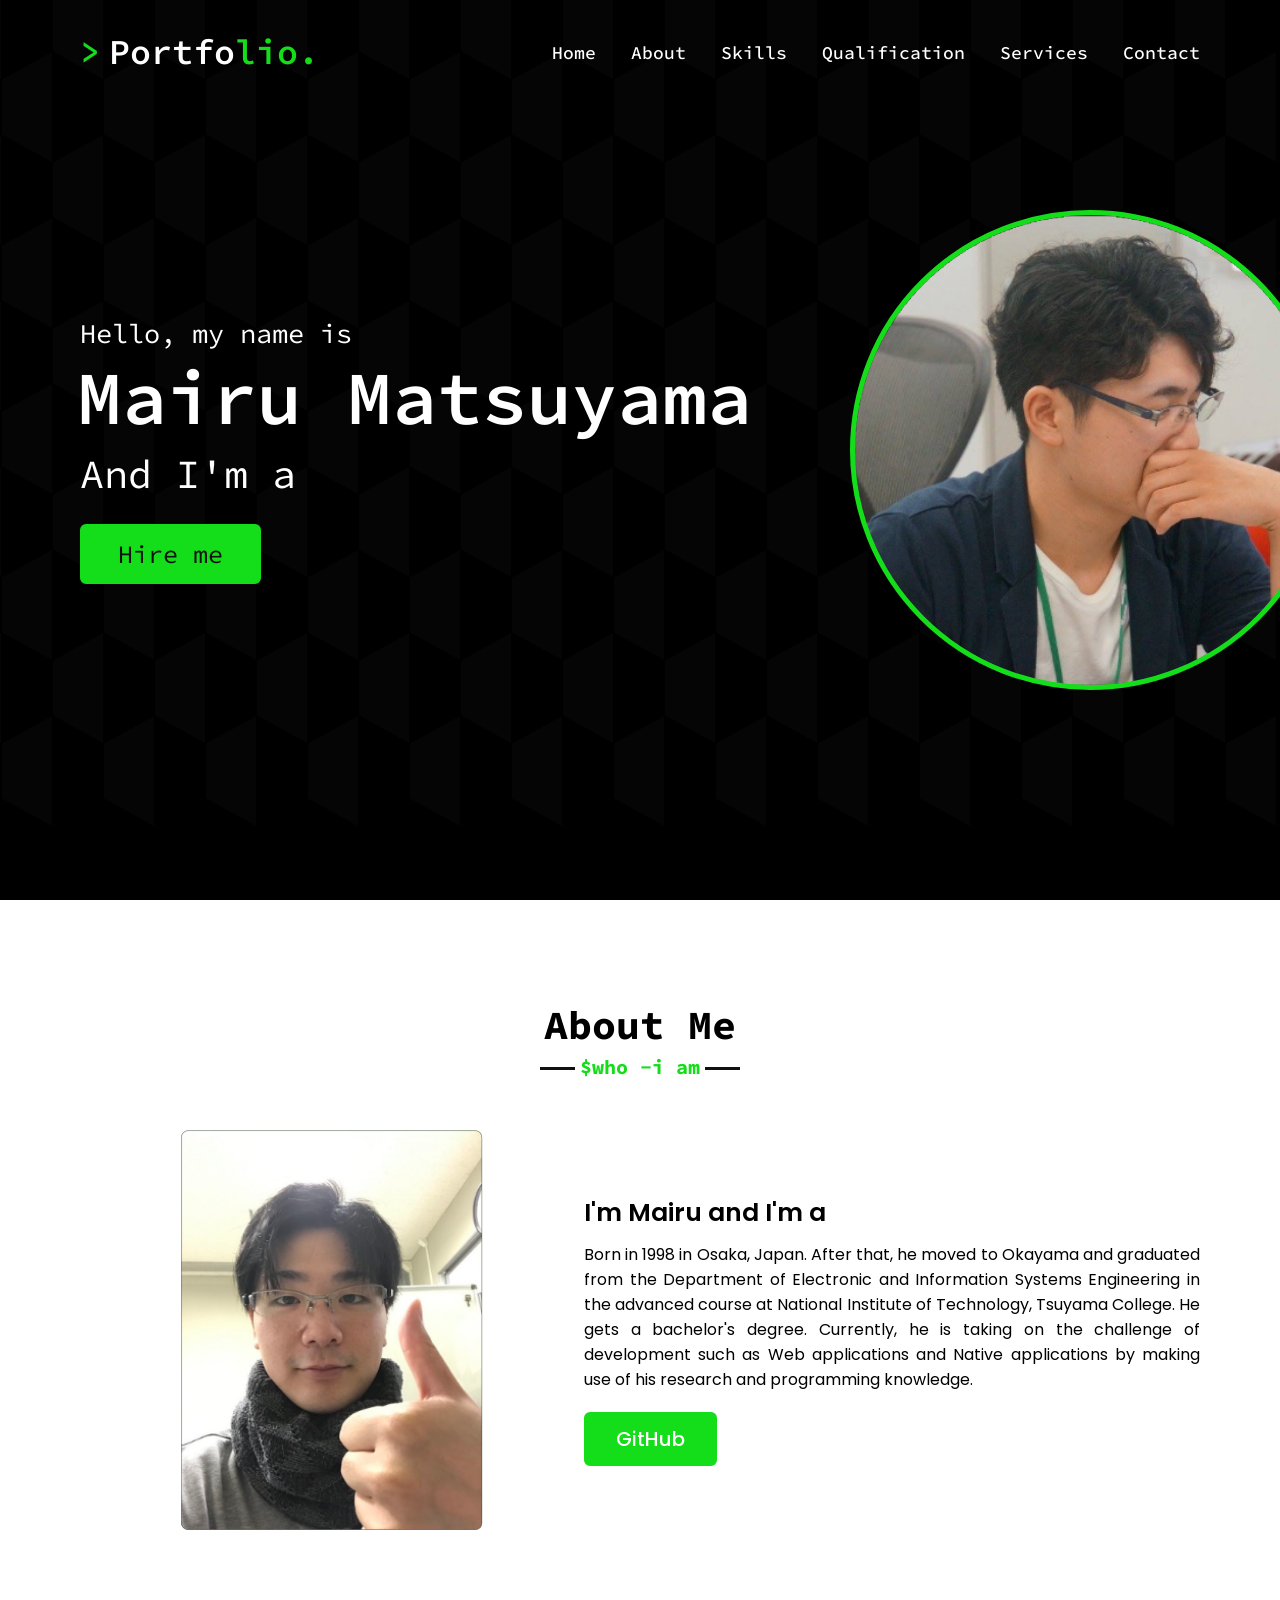
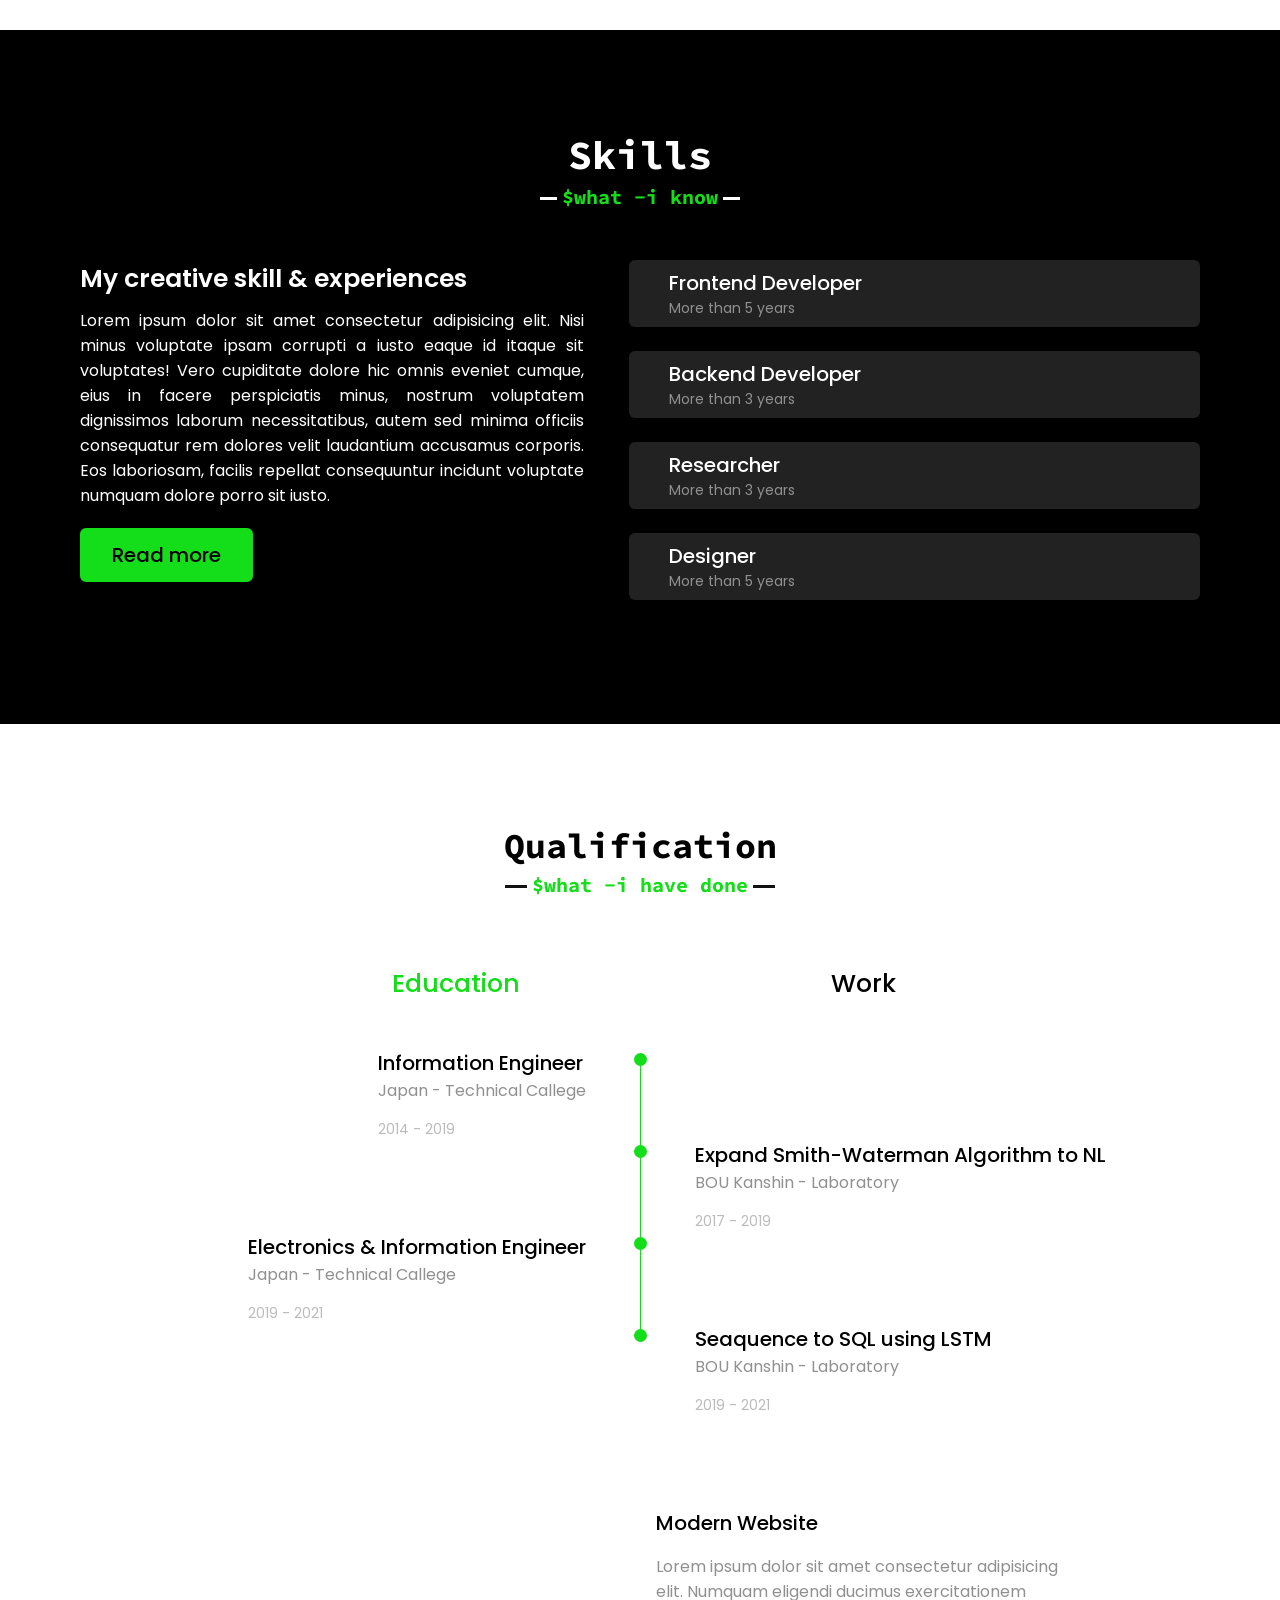
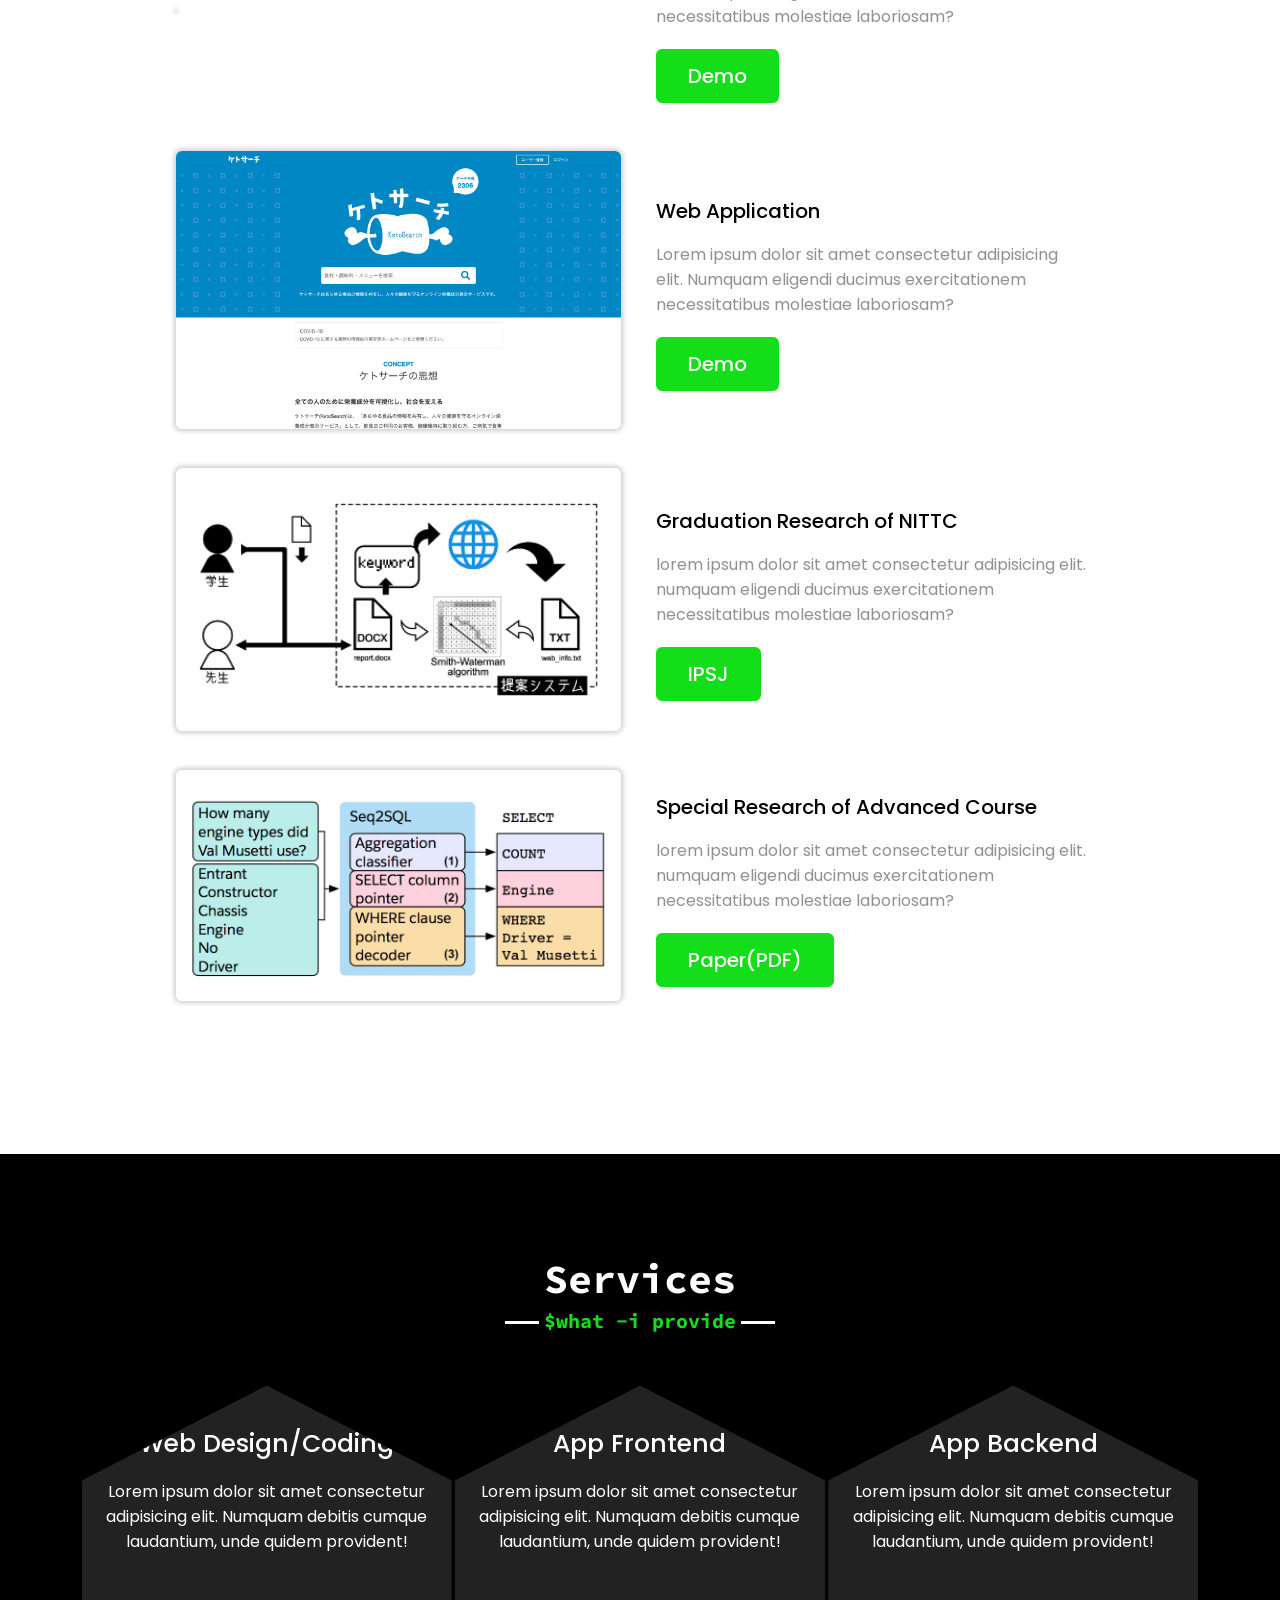
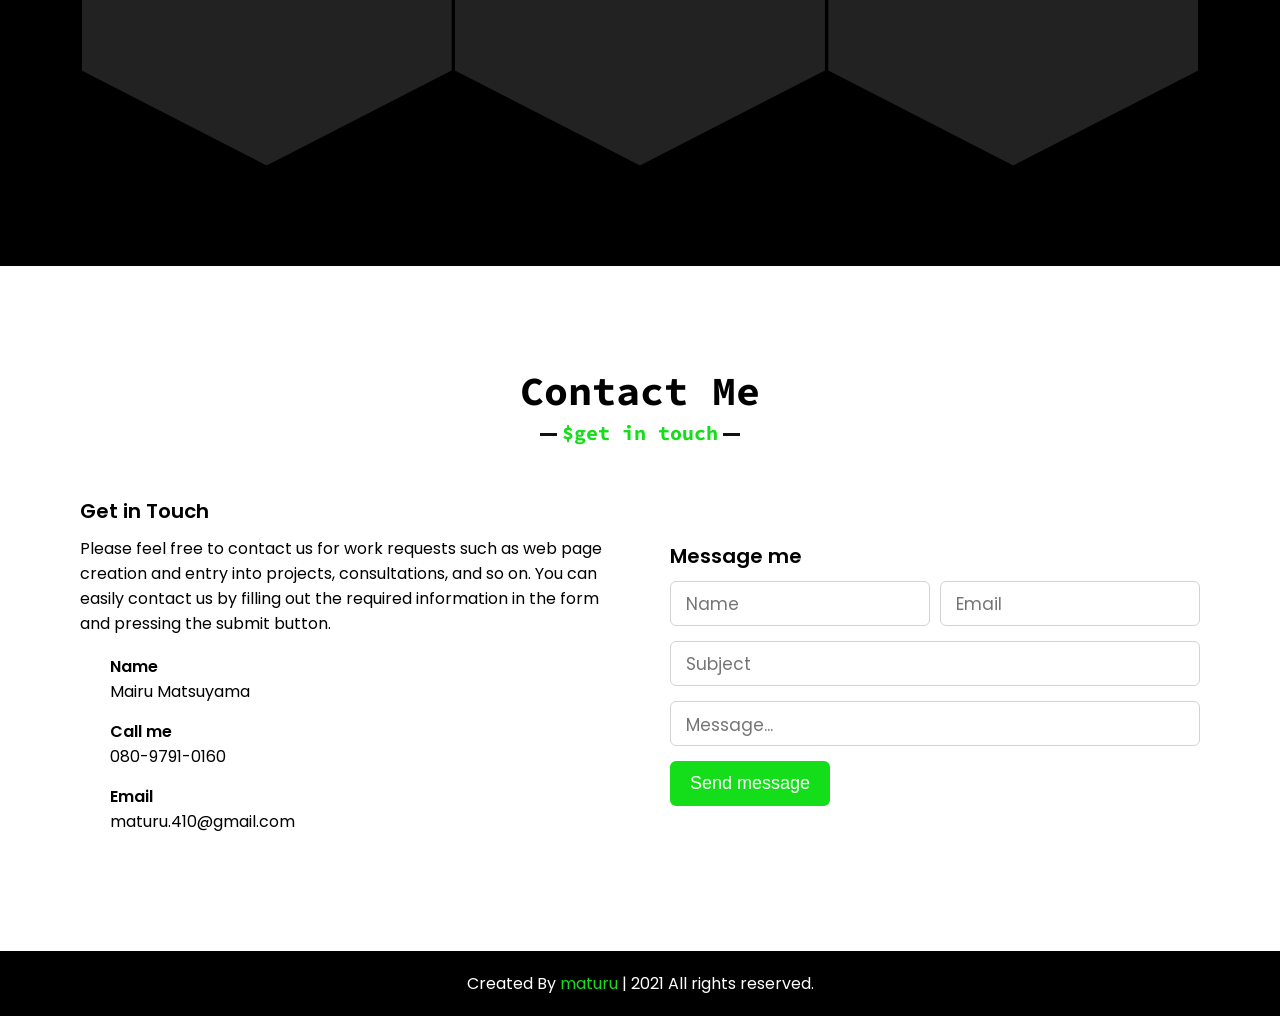
==== commit 02499496: "chore: about me & contact me messages" ====
--- a/docs/index.html
+++ b/docs/index.html
@@ -26,10 +26,15 @@
     <script src="https://sdk.form.run/js/v2/formrun.js"></script>
   </head>
   <body>
+    <!-- scroll up btn -->
+    <div class="scroll-up-btn">
+      <i class="uil uil-angle-up"></i>
+    </div>
+
     <nav class="navbar">
       <div class="max-width">
         <div class="logo">
-          <a href="#"><span class="mr-1">></span>Portfo<span>lio.</span></a>
+          <a href="#home"><span class="mr-1">></span>Portfo<span>lio.</span></a>
         </div>
         <ui class="menu">
           <li><a href="#home">Home</a></li>
@@ -52,7 +57,7 @@
           <div class="text-1">Hello, my name is</div>
           <div class="text-2">Mairu Matsuyama</div>
           <div class="text-3">And I'm a <span class="typing-1"></span></div>
-          <a href="#">Hire me</a>
+          <a href="#contact">Hire me</a>
           <div class="banner-person"></div>
         </div>
       </div>
@@ -72,15 +77,15 @@
               I'm Mairu and I'm a <span class="typing-2"></span>
             </div>
             <p>
-              Lorem ipsum dolor sit amet consectetur adipisicing elit. Magnam
-              aspernatur blanditiis deserunt atque inventore rem perferendis
-              voluptas fuga enim magni odio architecto cupiditate laboriosam
-              aliquam error esse, placeat ex ratione sapiente, culpa ea tempore?
-              Eius facere doloremque sit numquam, incidunt qui, eaque at
-              mollitia vitae voluptatem illo earum! Porro omnis ad perspiciatis
-              itaque rerum sed quidem doloremque corporis voluptatum hic.
+              Born in 1998 in Osaka, Japan. After that, he moved to Okayama and
+              graduated from the Department of Electronic and Information
+              Systems Engineering in the advanced course at National Institute
+              of Technology, Tsuyama College. He gets a bachelor's degree.
+              Currently, he is taking on the challenge of development such as
+              Web applications and Native applications by making use of his
+              research and programming knowledge.
             </p>
-            <a href="#">Download Resume</a>
+            <a href="https://github.com/maturu" target="_blank">GitHub</a>
           </div>
         </div>
       </div>
@@ -478,9 +483,10 @@
           <div class="column left">
             <div class="text">Get in Touch</div>
             <p>
-              Lorem ipsum dolor sit amet consectetur adipisicing elit. Magnam
-              voluptatibus quidem eos quasi sequi aut quas saepe quia culpa
-              veritatis.
+              Please feel free to contact us for work requests such as web page
+              creation and entry into projects, consultations, and so on. You
+              can easily contact us by filling out the required information in
+              the form and pressing the submit button.
             </p>
             <div class="icons">
               <div class="row">
@@ -565,7 +571,9 @@
                 />
               </div>
               <div class="button-area">
-                <button type="submit">Send message</button>
+                <button type="submit" data-formrun-submitting-text="Sending...">
+                  Send message
+                </button>
               </div>
             </form>
           </div>
--- a/docs/style.css
+++ b/docs/style.css
@@ -82,6 +82,29 @@
 .navbar.sticky .menu-btn {
   color: #111;
 }
+.scroll-up-btn {
+  position: fixed;
+  height: 45px;
+  width: 42px;
+  background: #14dd19;
+  right: 30px;
+  bottom: 10px;
+  font-size: 30px;
+  text-align: center;
+  line-height: 45px;
+  color: #fff;
+  z-index: 100;
+  border-radius: 6px;
+  cursor: pointer;
+  opacity: 0;
+  pointer-events: none;
+  transition: all 0.3s ease;
+}
+.scroll-up-btn.show {
+  bottom: 30px;
+  opacity: 1;
+  pointer-events: auto;
+}
 
 /* all similar styling code */
 section {
@@ -91,6 +114,7 @@
 .skills,
 .qualification,
 .services,
+.contact,
 footer {
   font-family: "Poppins", sans-serif;
 }
@@ -547,6 +571,7 @@
   padding-top: 40px;
   clip-path: polygon(50% 0%, 100% 25%, 100% 75%, 50% 100%, 0% 75%, 0% 25%);
   transition: all 0.3s ease;
+  user-select: none;
 }
 .services .services-content .hexagon-block:hover {
   background: #14dd19;
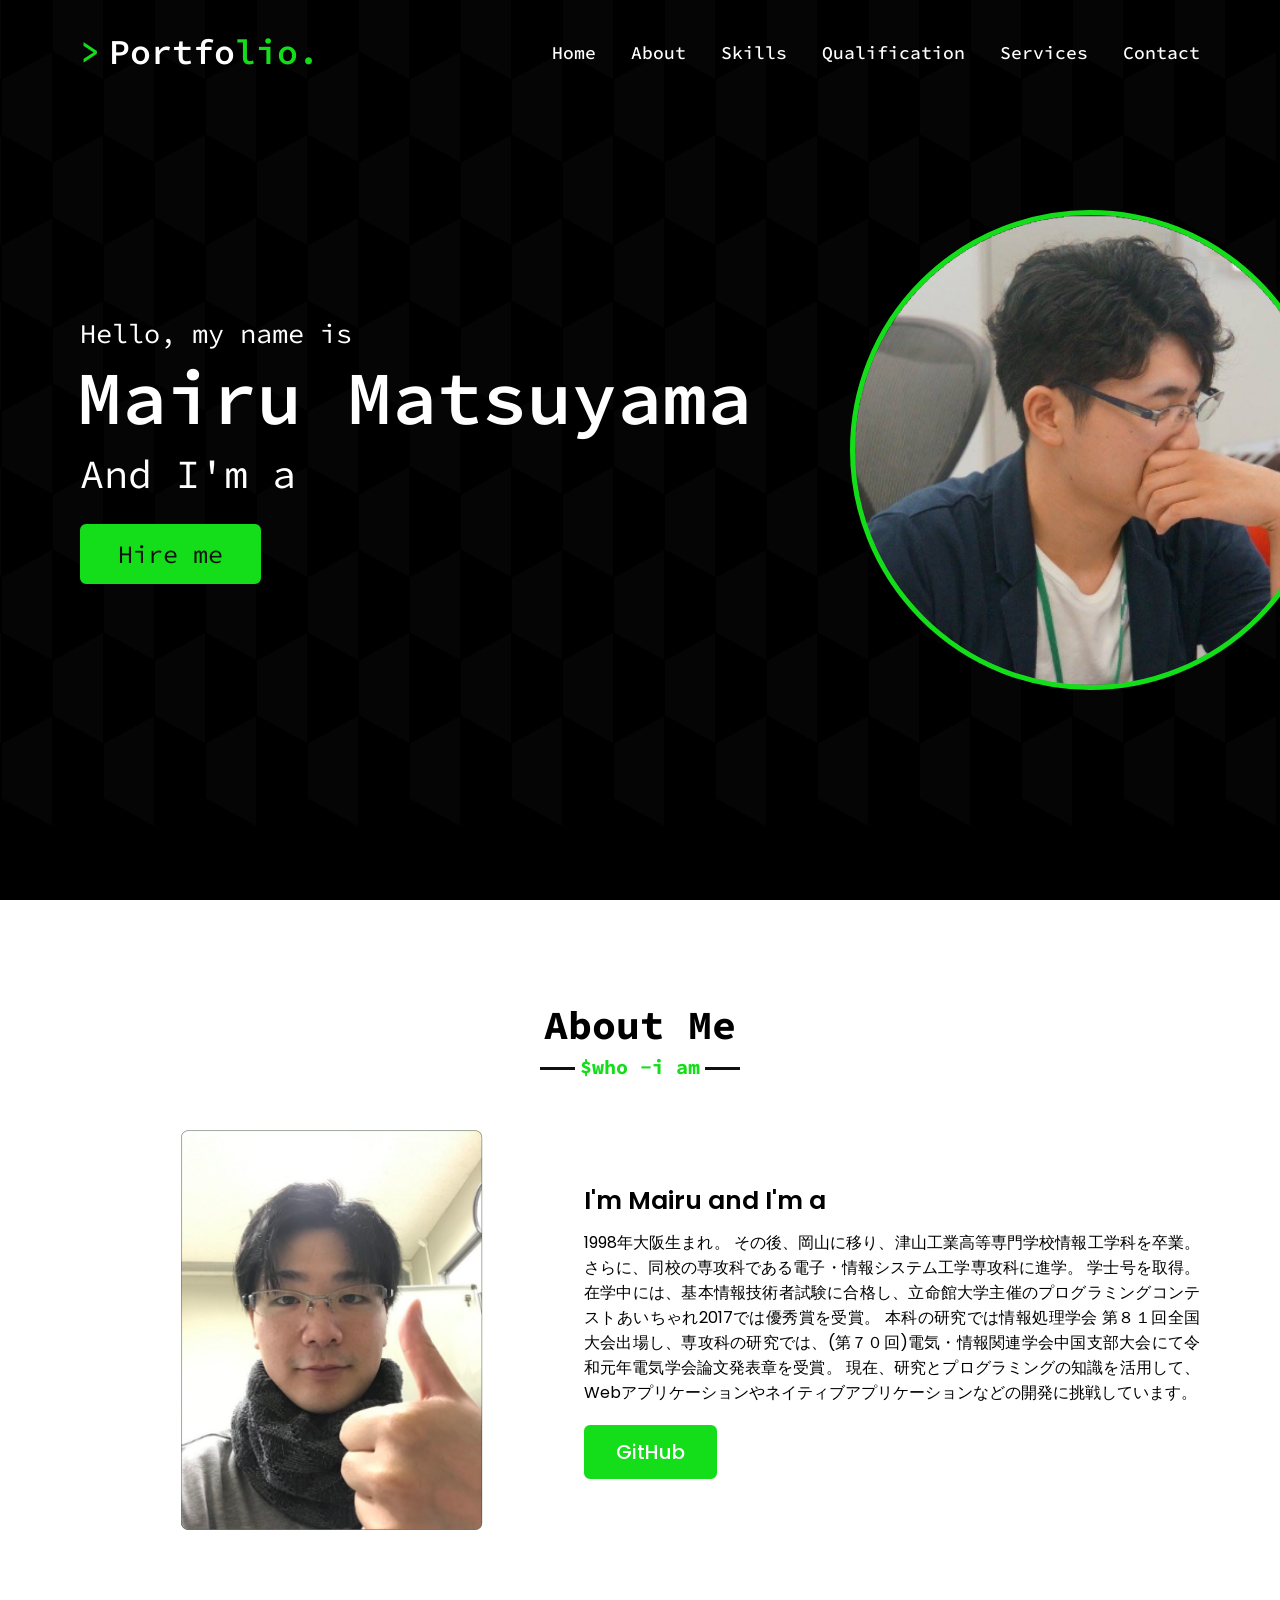
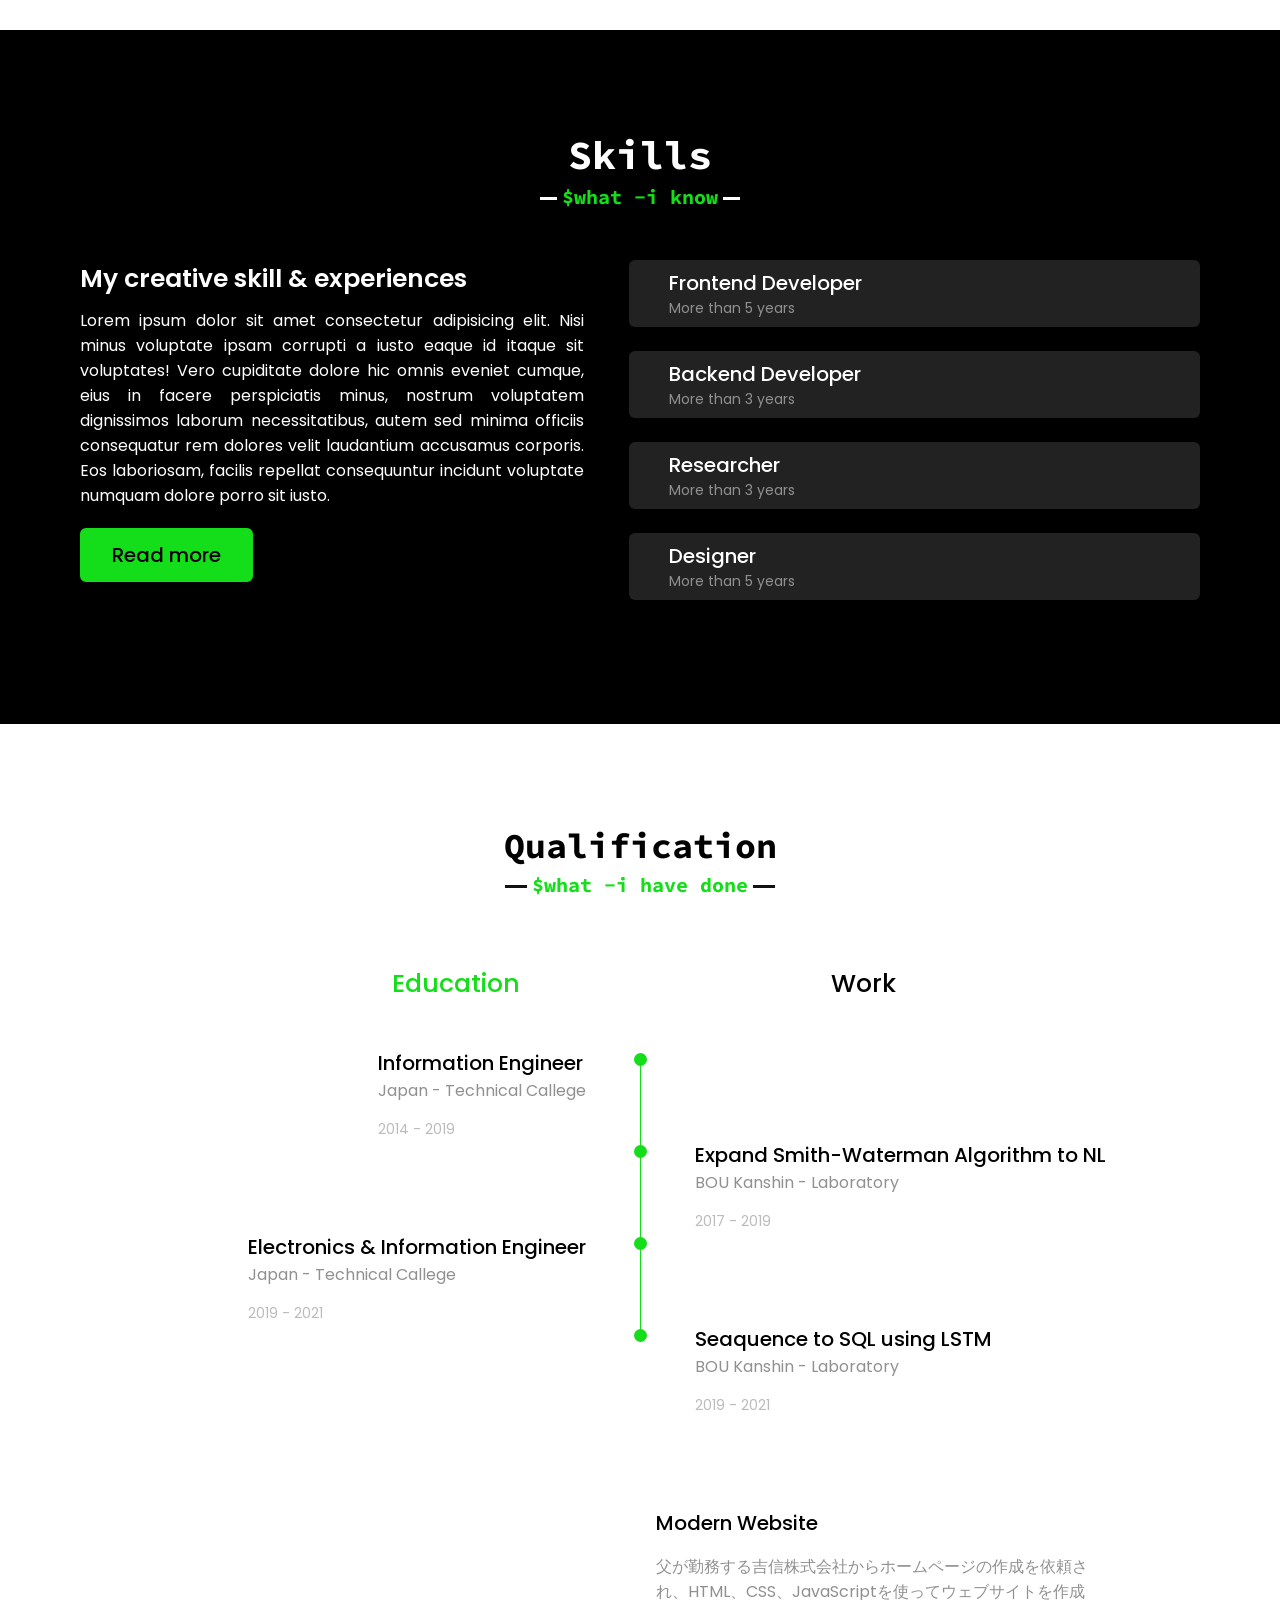
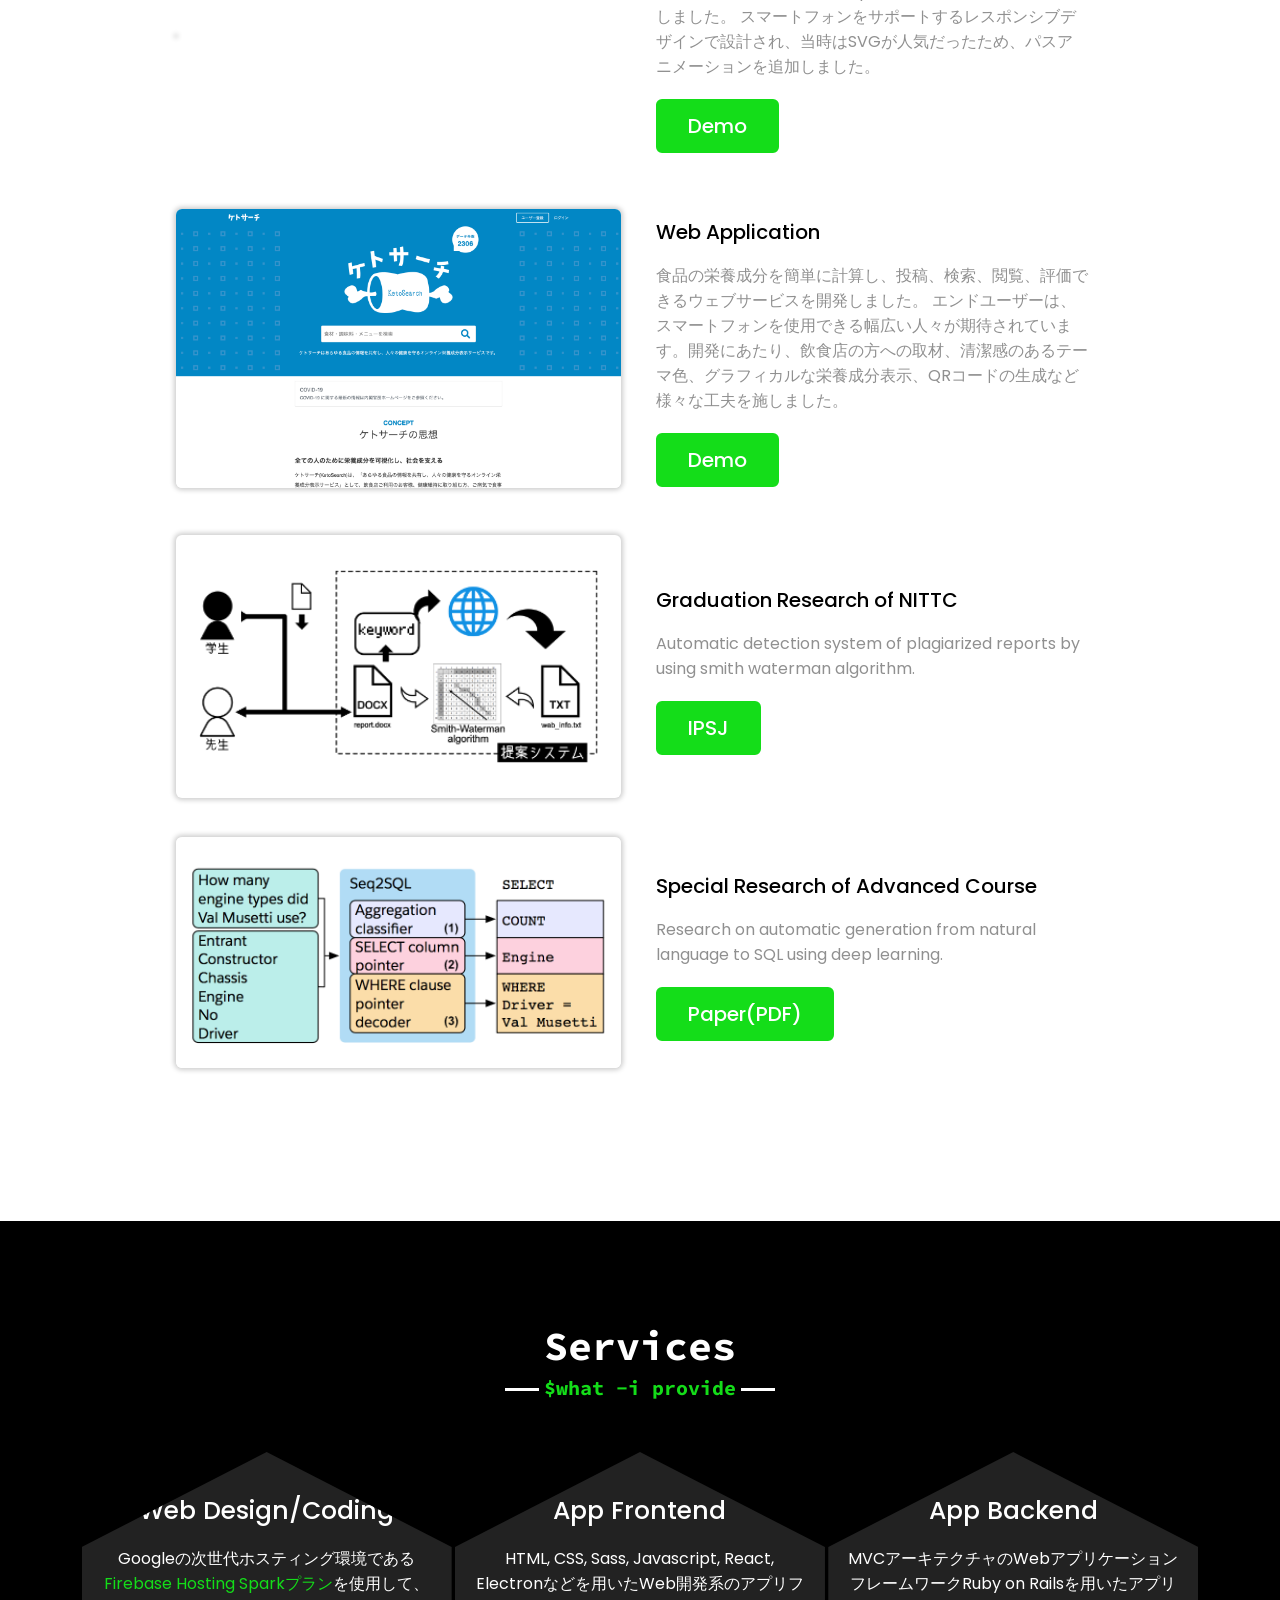
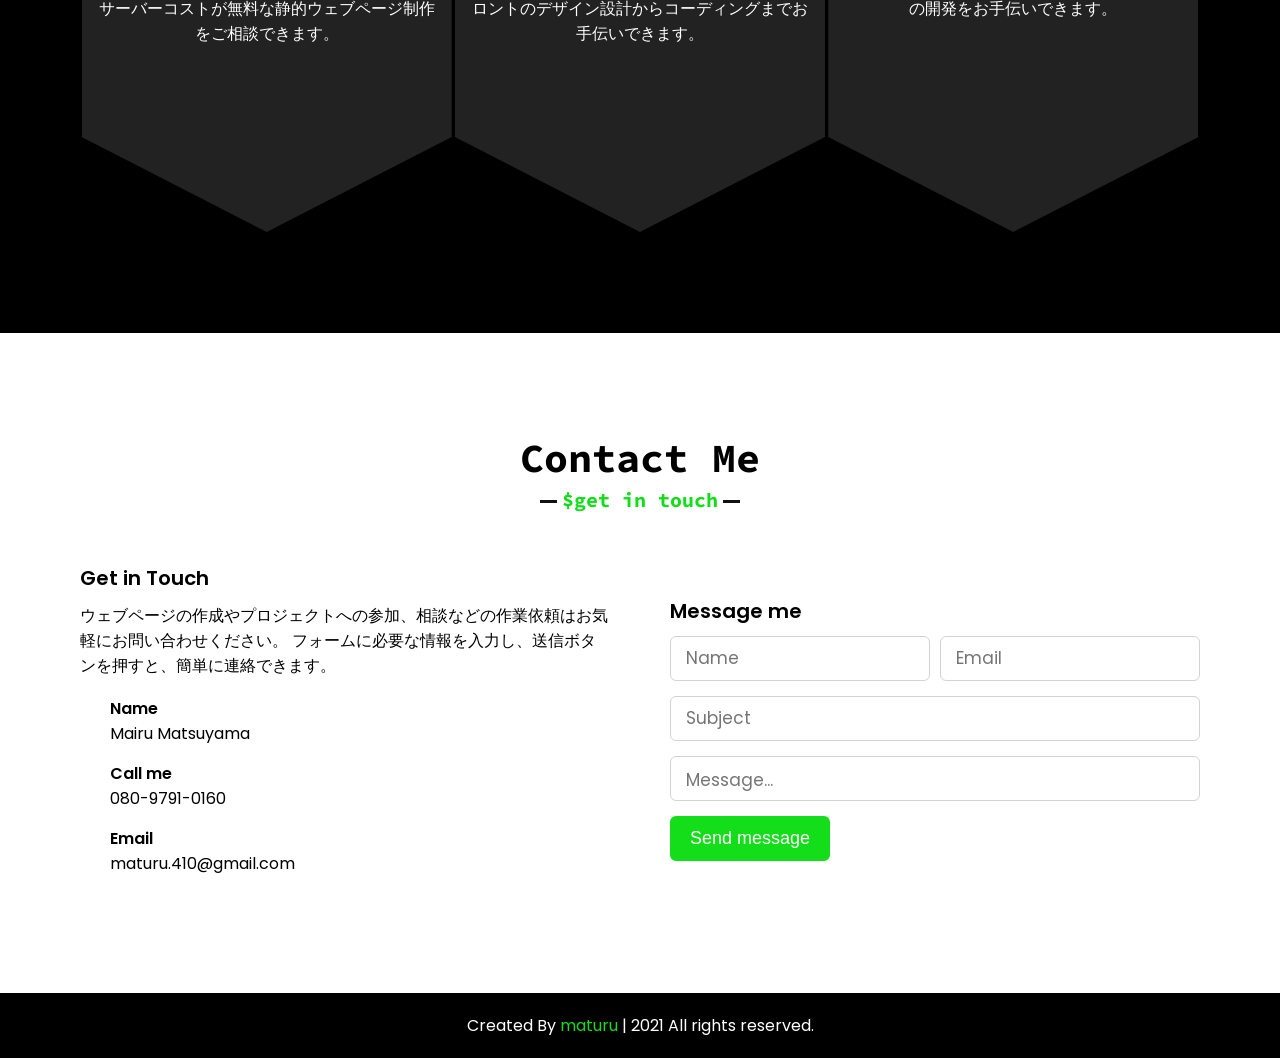
==== commit cbe857dc: "chore: add text" ====
--- a/docs/index.html
+++ b/docs/index.html
@@ -77,13 +77,19 @@
               I'm Mairu and I'm a <span class="typing-2"></span>
             </div>
             <p>
-              Born in 1998 in Osaka, Japan. After that, he moved to Okayama and
+              <!--               Born in 1998 in Osaka, Japan. After that, he moved to Okayama and
               graduated from the Department of Electronic and Information
               Systems Engineering in the advanced course at National Institute
               of Technology, Tsuyama College. He gets a bachelor's degree.
               Currently, he is taking on the challenge of development such as
               Web applications and Native applications by making use of his
-              research and programming knowledge.
+              research and programming knowledge. -->
+              1998年大阪生まれ。
+              その後、岡山に移り、津山工業高等専門学校情報工学科を卒業。さらに、同校の専攻科である電子・情報システム工学専攻科に進学。
+              学士号を取得。在学中には、基本情報技術者試験に合格し、立命館大学主催のプログラミングコンテストあいちゃれ2017では優秀賞を受賞。
+              本科の研究では情報処理学会
+              第８１回全国大会出場し、専攻科の研究では、(第７０回)電気・情報関連学会中国支部大会にて令和元年電気学会論文発表章を受賞。
+              現在、研究とプログラミングの知識を活用して、Webアプリケーションやネイティブアプリケーションなどの開発に挑戦しています。
             </p>
             <a href="https://github.com/maturu" target="_blank">GitHub</a>
           </div>
@@ -375,9 +381,13 @@
             <div class="right">
               <div class="text">Modern Website</div>
               <p>
-                Lorem ipsum dolor sit amet consectetur adipisicing elit. Numquam
-                eligendi ducimus exercitationem necessitatibus molestiae
-                laboriosam?
+                <!--                 I received a request from Yoshinobu Co., Ltd., where my father
+                works, to create a home page, and created a website using HTML,
+                CSS, and JavaScript. It was designed with a responsive design to
+                support smartphones, and since SVG was popular at that time,
+                added path animation. -->
+                父が勤務する吉信株式会社からホームページの作成を依頼され、HTML、CSS、JavaScriptを使ってウェブサイトを作成しました。
+                スマートフォンをサポートするレスポンシブデザインで設計され、当時はSVGが人気だったため、パスアニメーションを追加しました。
               </p>
               <a href="http://yoshinobu-1968.jp/" target="_blank">Demo</a>
             </div>
@@ -389,9 +399,12 @@
             <div class="right">
               <div class="text">Web Application</div>
               <p>
-                Lorem ipsum dolor sit amet consectetur adipisicing elit. Numquam
-                eligendi ducimus exercitationem necessitatibus molestiae
-                laboriosam?
+                <!--                 We have developed a web service that allows you to easily
+                calculate the nutritional components of food and post, search,
+                browse, and evaluate it. The end user is expected to be a wide
+                range of people who can use smartphones. -->
+                食品の栄養成分を簡単に計算し、投稿、検索、閲覧、評価できるウェブサービスを開発しました。
+                エンドユーザーは、スマートフォンを使用できる幅広い人々が期待されています。開発にあたり、飲食店の方への取材、清潔感のあるテーマ色、グラフィカルな栄養成分表示、QRコードの生成など様々な工夫を施しました。
               </p>
               <a href="https://www.ketosearch.org/" target="_blank">Demo</a>
             </div>
@@ -403,9 +416,8 @@
             <div class="right">
               <div class="text">Graduation Research of NITTC</div>
               <p>
-                lorem ipsum dolor sit amet consectetur adipisicing elit. numquam
-                eligendi ducimus exercitationem necessitatibus molestiae
-                laboriosam?
+                Automatic detection system of plagiarized reports by using smith
+                waterman algorithm.
               </p>
               <a
                 href="https://ipsj.ixsq.nii.ac.jp/ej/?action=pages_view_main&active_action=repository_view_main_item_detail&item_id=197335&item_no=1&page_id=13&block_id=8"
@@ -421,9 +433,8 @@
             <div class="right">
               <div class="text">Special Research of Advanced Course</div>
               <p>
-                lorem ipsum dolor sit amet consectetur adipisicing elit. numquam
-                eligendi ducimus exercitationem necessitatibus molestiae
-                laboriosam?
+                Research on automatic generation from natural language to SQL
+                using deep learning.
               </p>
               <a
                 href="./public/special_research_of_advanced_course_in_NITTC.pdf"
@@ -446,8 +457,14 @@
               <i class="uil uil-palette"></i>
               <div class="text">Web Design/Coding</div>
               <p>
-                Lorem ipsum dolor sit amet consectetur adipisicing elit. Numquam
-                debitis cumque laudantium, unde quidem provident!
+                <!--                 You can consult with me about creating a static web page with no
+                server cost using the Firebase Hosting Spark plan, which is
+                Google's next-generation hosting environment. -->
+                Googleの次世代ホスティング環境である<a
+                  href="https://firebase.google.com/products/hosting?hl=ja"
+                  target="_blank"
+                  >Firebase Hosting Sparkプラン</a
+                >を使用して、サーバーコストが無料な静的ウェブページ制作をご相談できます。
               </p>
             </div>
           </div>
@@ -456,8 +473,8 @@
               <i class="uil uil-arrow"></i>
               <div class="text">App Frontend</div>
               <p>
-                Lorem ipsum dolor sit amet consectetur adipisicing elit. Numquam
-                debitis cumque laudantium, unde quidem provident!
+                HTML, CSS, Sass, Javascript, React,
+                Electronなどを用いたWeb開発系のアプリフロントのデザイン設計からコーディングまでお手伝いできます。
               </p>
             </div>
           </div>
@@ -466,8 +483,8 @@
               <i class="uil uil-cloud-sun"></i>
               <div class="text">App Backend</div>
               <p>
-                Lorem ipsum dolor sit amet consectetur adipisicing elit. Numquam
-                debitis cumque laudantium, unde quidem provident!
+                MVCアーキテクチャのWebアプリケーションフレームワークRuby on
+                Railsを用いたアプリの開発をお手伝いできます。
               </p>
             </div>
           </div>
@@ -483,10 +500,12 @@
           <div class="column left">
             <div class="text">Get in Touch</div>
             <p>
-              Please feel free to contact us for work requests such as web page
+              <!--               Please feel free to contact us for work requests such as web page
               creation and entry into projects, consultations, and so on. You
               can easily contact us by filling out the required information in
-              the form and pressing the submit button.
+              the form and pressing the submit button. -->
+              ウェブページの作成やプロジェクトへの参加、相談などの作業依頼はお気軽にお問い合わせください。
+              フォームに必要な情報を入力し、送信ボタンを押すと、簡単に連絡できます。
             </p>
             <div class="icons">
               <div class="row">
--- a/docs/style.css
+++ b/docs/style.css
@@ -592,6 +592,13 @@
 .services .services-content .hexagon-block .hexagon-content p {
   font-size: 16px;
 }
+.services .services-content .hexagon-block:hover .hexagon-content a {
+  color: #000;
+  text-decoration: underline;
+}
+.services .services-content .hexagon-block .hexagon-content a {
+  color: #14dd19;
+}
 
 /* contact section styling */
 .contact .title::after {
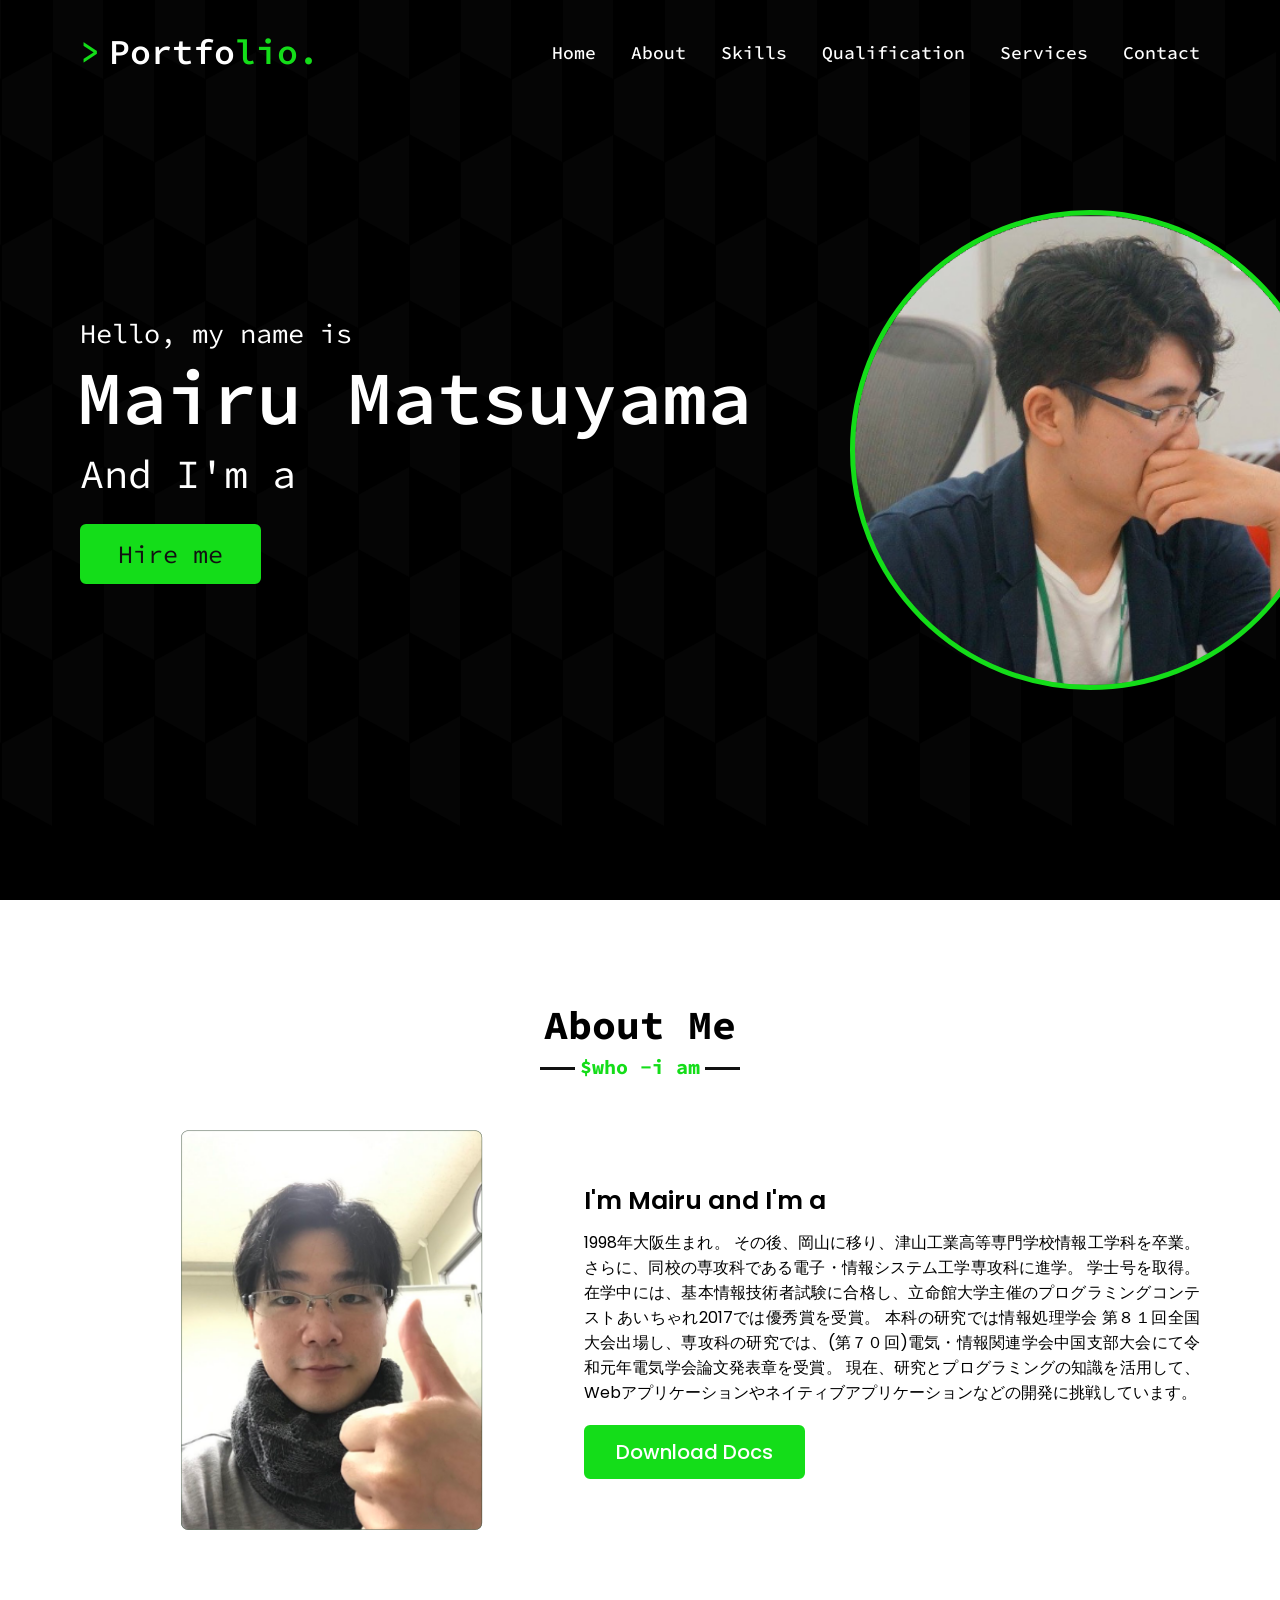
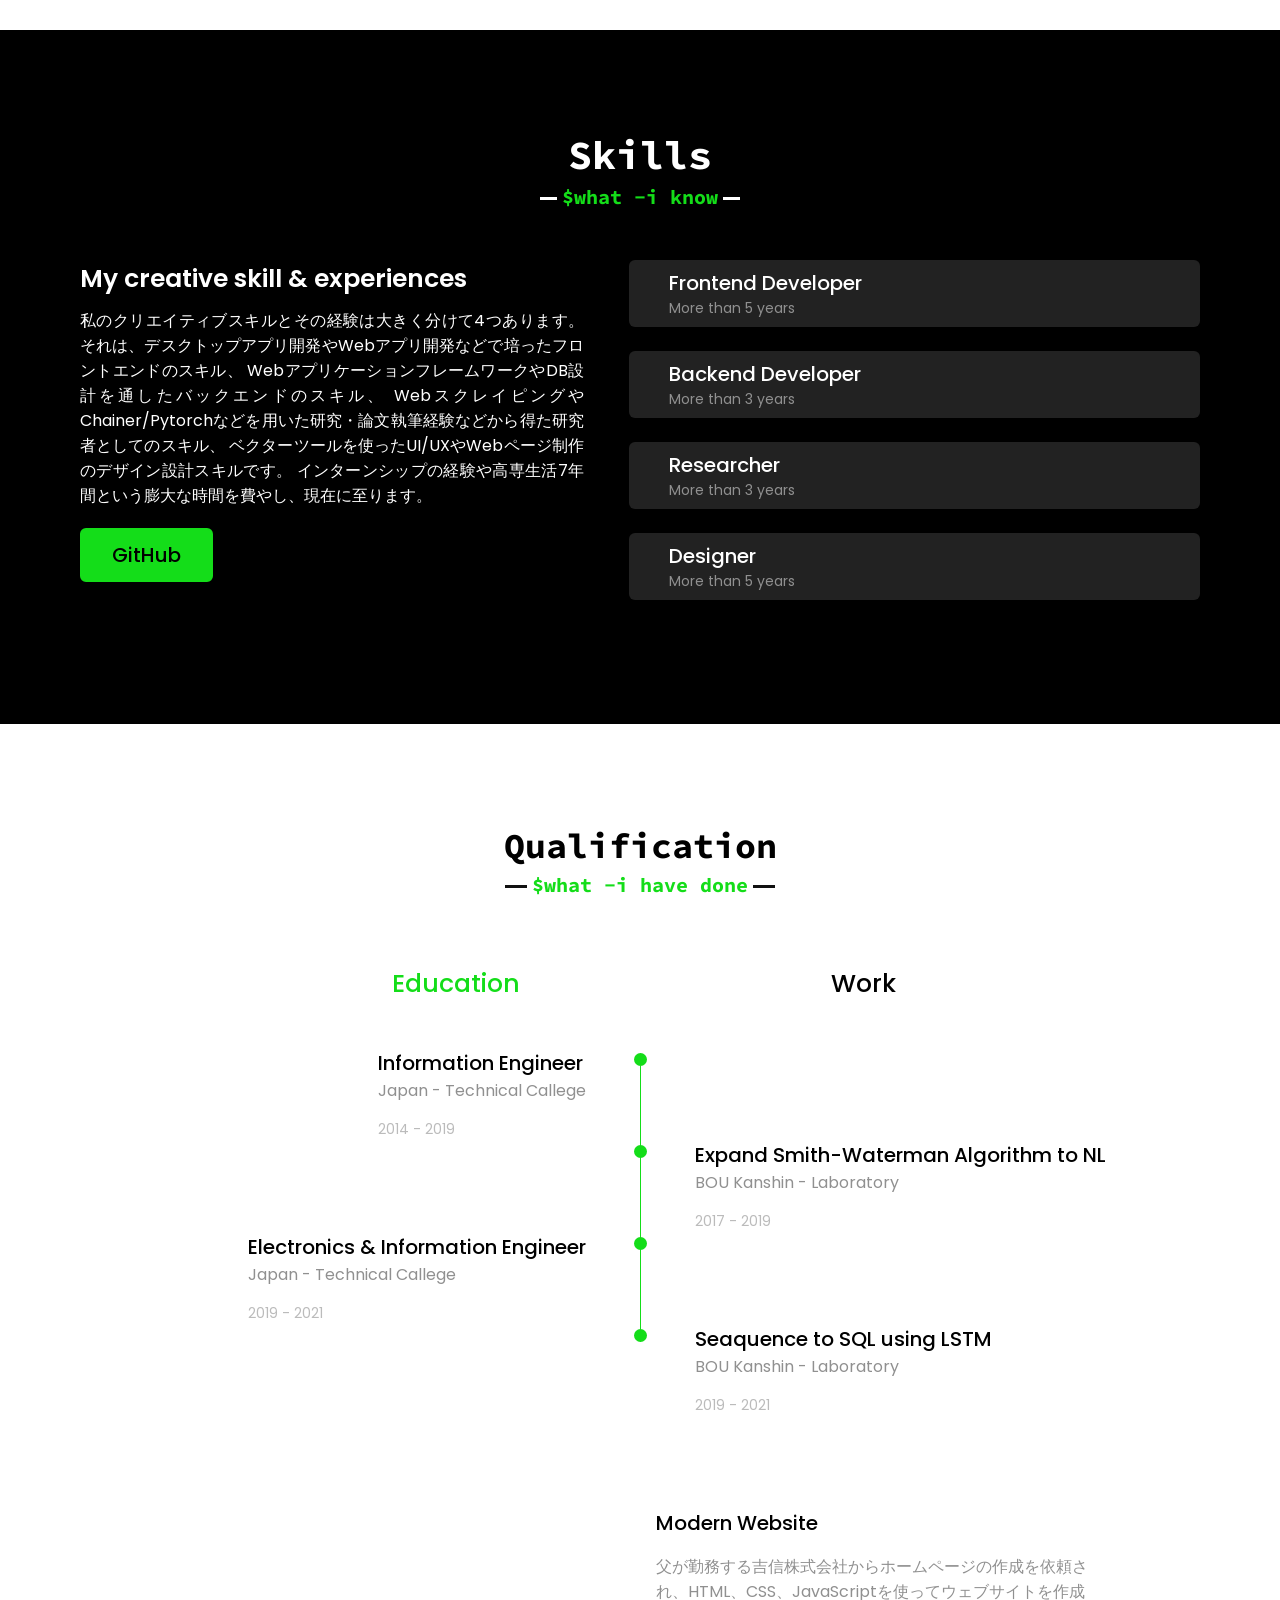
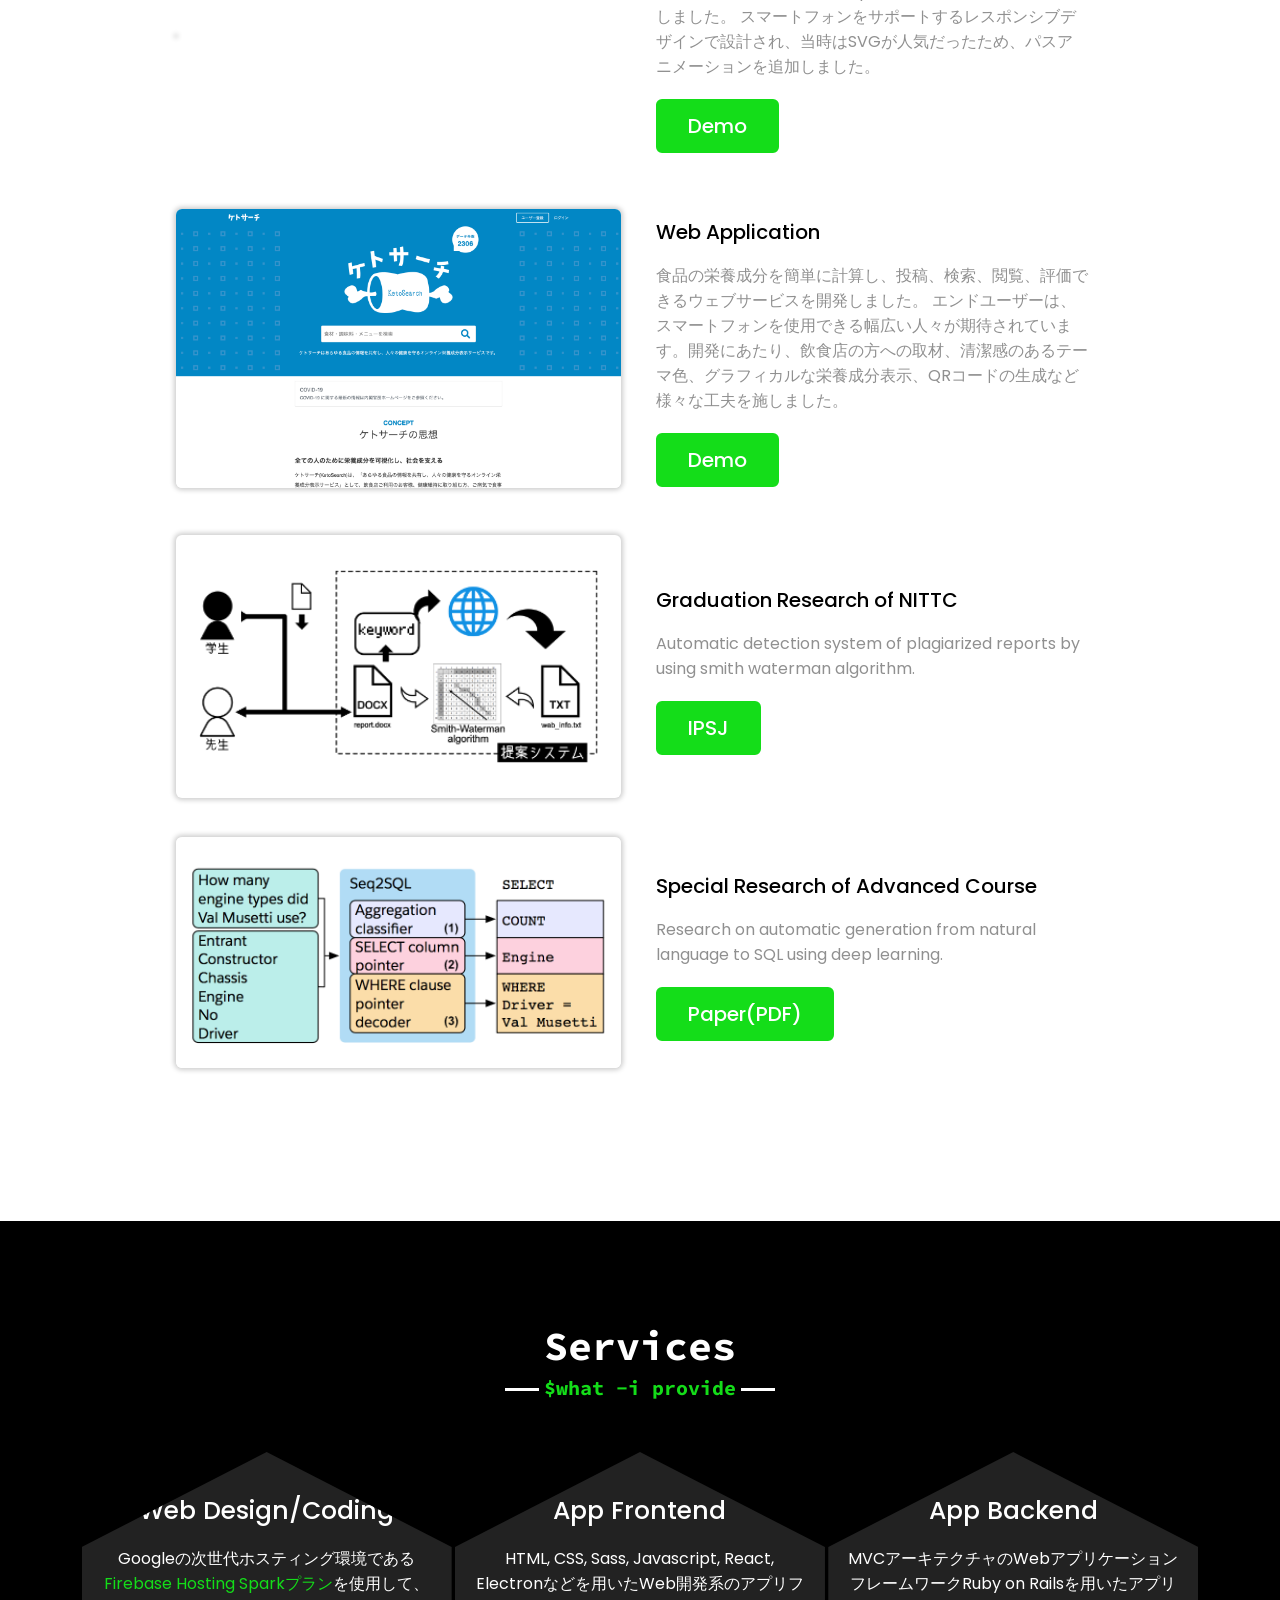
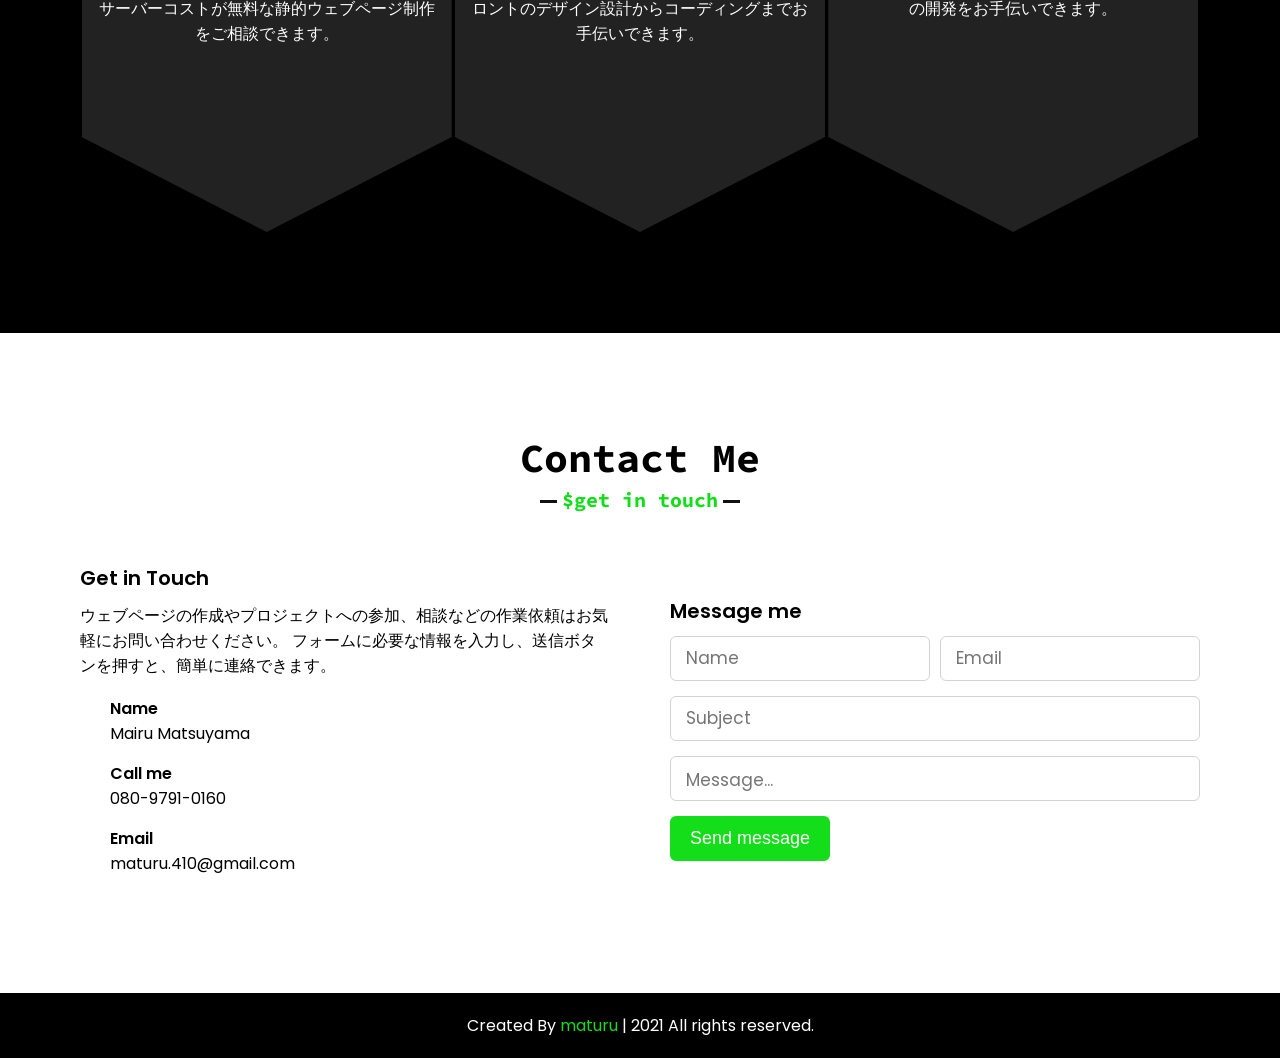
==== commit 6df8dc2a: "chore: add ./public/portfolio.pdf and skills text" ====
--- a/docs/index.html
+++ b/docs/index.html
@@ -91,7 +91,7 @@
               第８１回全国大会出場し、専攻科の研究では、(第７０回)電気・情報関連学会中国支部大会にて令和元年電気学会論文発表章を受賞。
               現在、研究とプログラミングの知識を活用して、Webアプリケーションやネイティブアプリケーションなどの開発に挑戦しています。
             </p>
-            <a href="https://github.com/maturu" target="_blank">GitHub</a>
+            <a href="./public/portfolio.pdf" target="_blank"> Download Docs</a>
           </div>
         </div>
       </div>
@@ -105,16 +105,16 @@
           <div class="column left">
             <div class="text">My creative skill & experiences</div>
             <p>
-              Lorem ipsum dolor sit amet consectetur adipisicing elit. Nisi
-              minus voluptate ipsam corrupti a iusto eaque id itaque sit
-              voluptates! Vero cupiditate dolore hic omnis eveniet cumque, eius
-              in facere perspiciatis minus, nostrum voluptatem dignissimos
-              laborum necessitatibus, autem sed minima officiis consequatur rem
-              dolores velit laudantium accusamus corporis. Eos laboriosam,
-              facilis repellat consequuntur incidunt voluptate numquam dolore
-              porro sit iusto.
+              私のクリエイティブスキルとその経験は大きく分けて4つあります。
+              それは、デスクトップアプリ開発やWebアプリ開発などで培ったフロントエンドのスキル、
+              WebアプリケーションフレームワークやDB設計を通したバックエンドのスキル、
+              WebスクレイピングやChainer/Pytorchなどを用いた研究・論文執筆経験などから得た研究者としてのスキル、
+              ベクターツールを使ったUI/UXやWebページ制作のデザイン設計スキルです。
+              インターンシップの経験や高専生活7年間という膨大な時間を費やし、現在に至ります。
             </p>
-            <a href="#">Read more</a>
+            <a href="https://github.com/maturu" target="_blank"
+              ><i class="uil uil-github"></i> GitHub</a
+            >
           </div>
           <div class="column right">
             <div class="card">
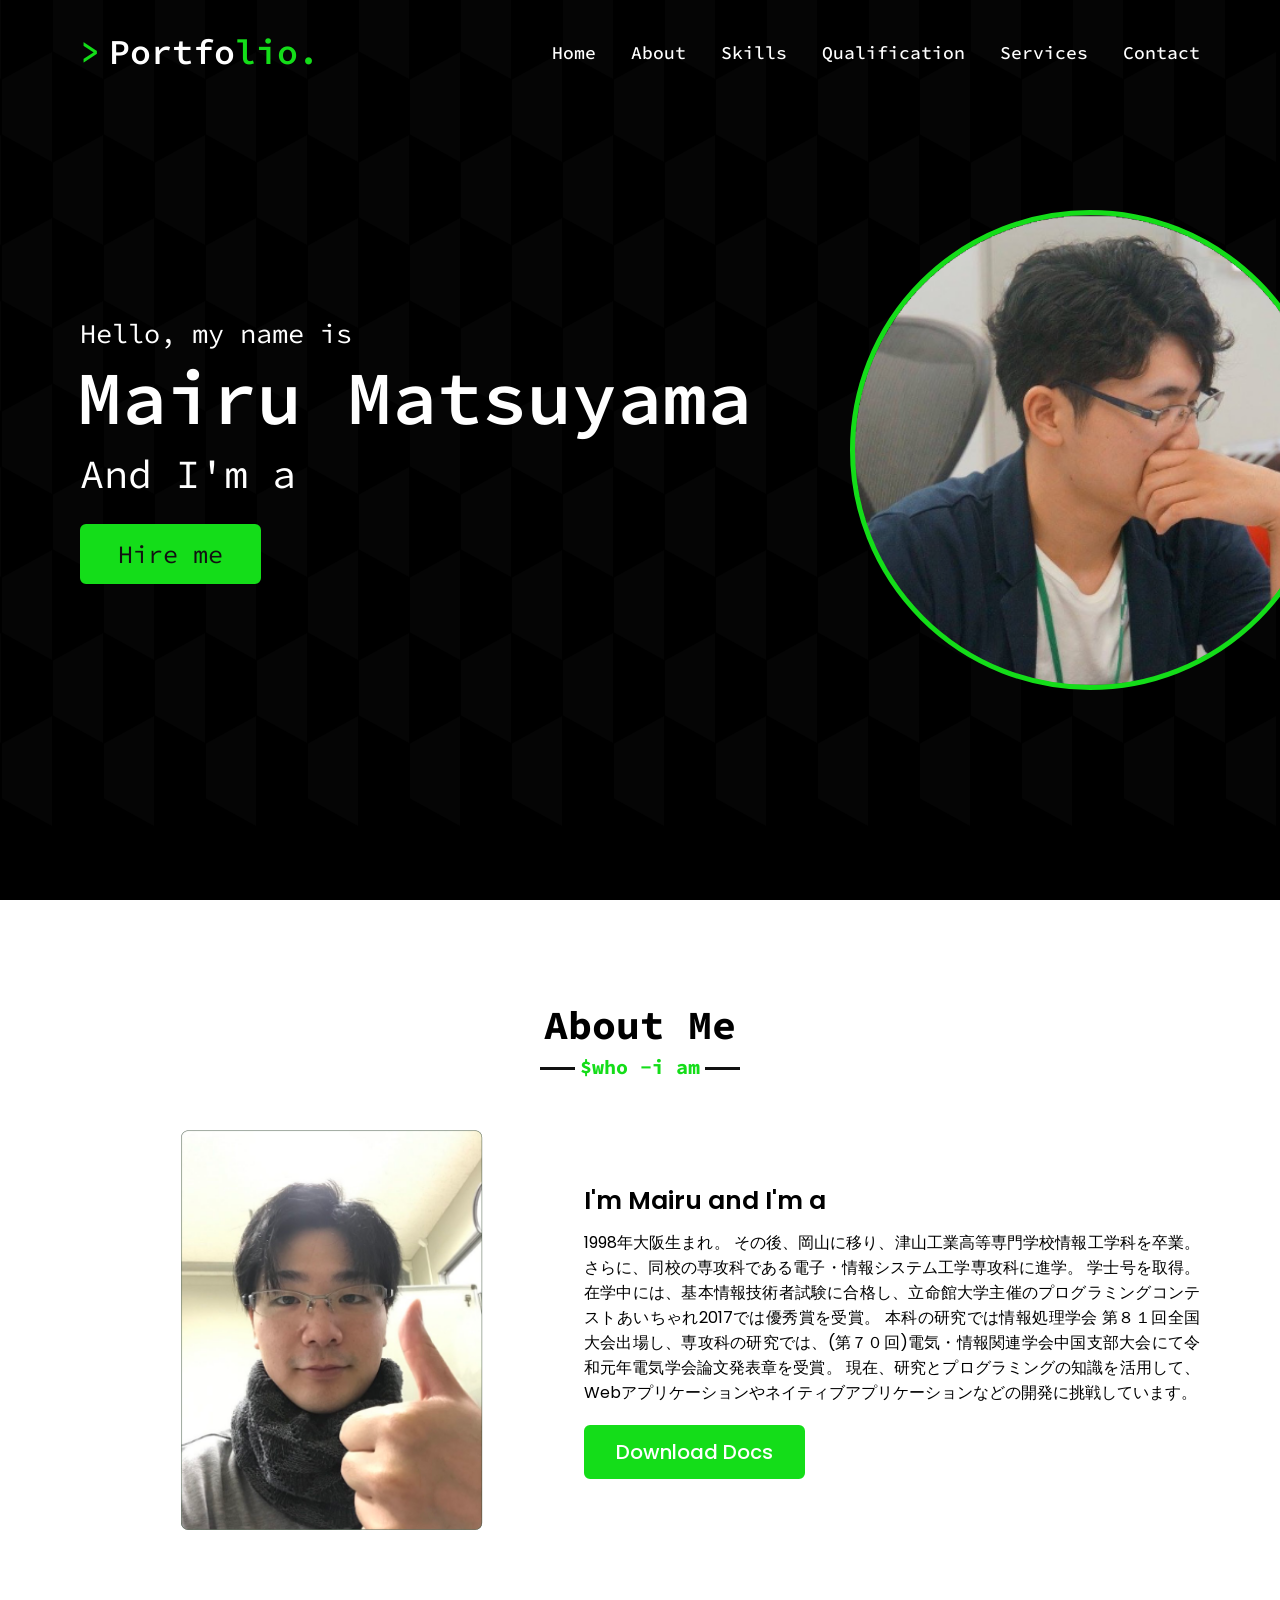
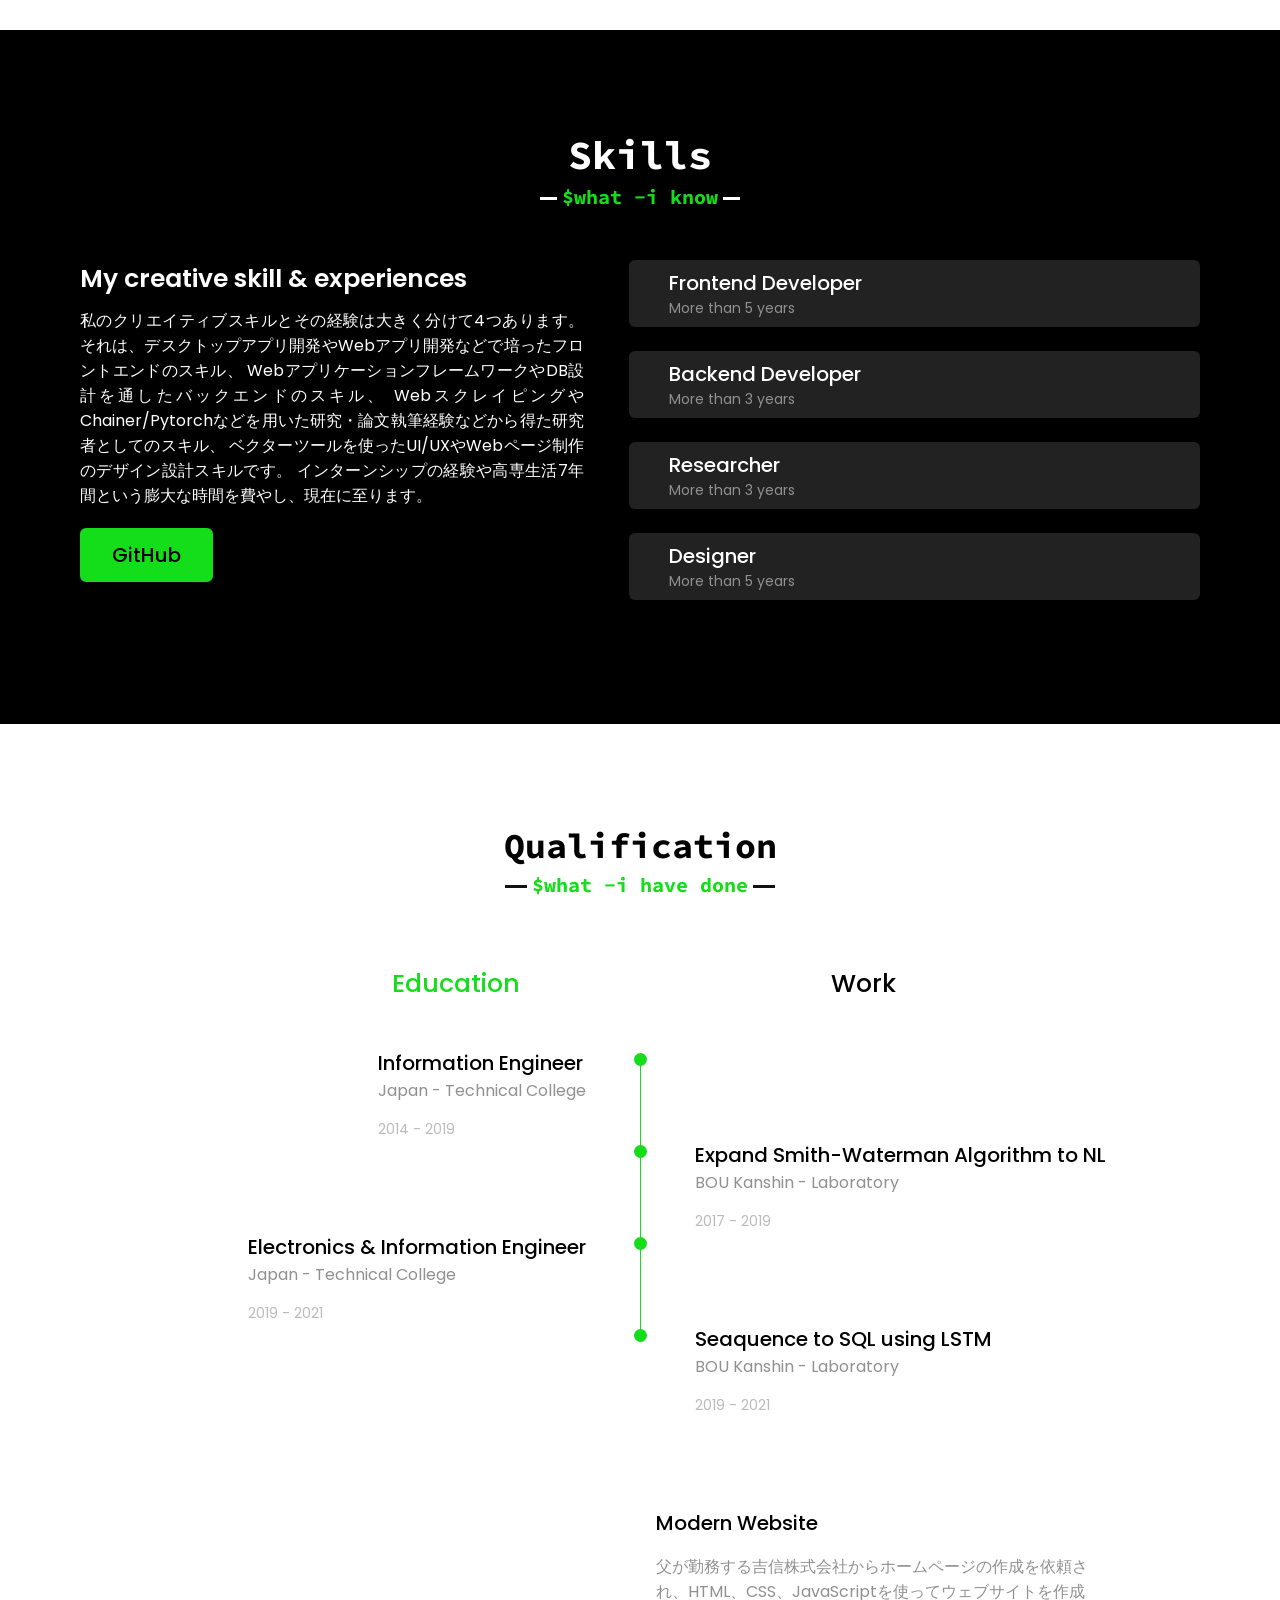
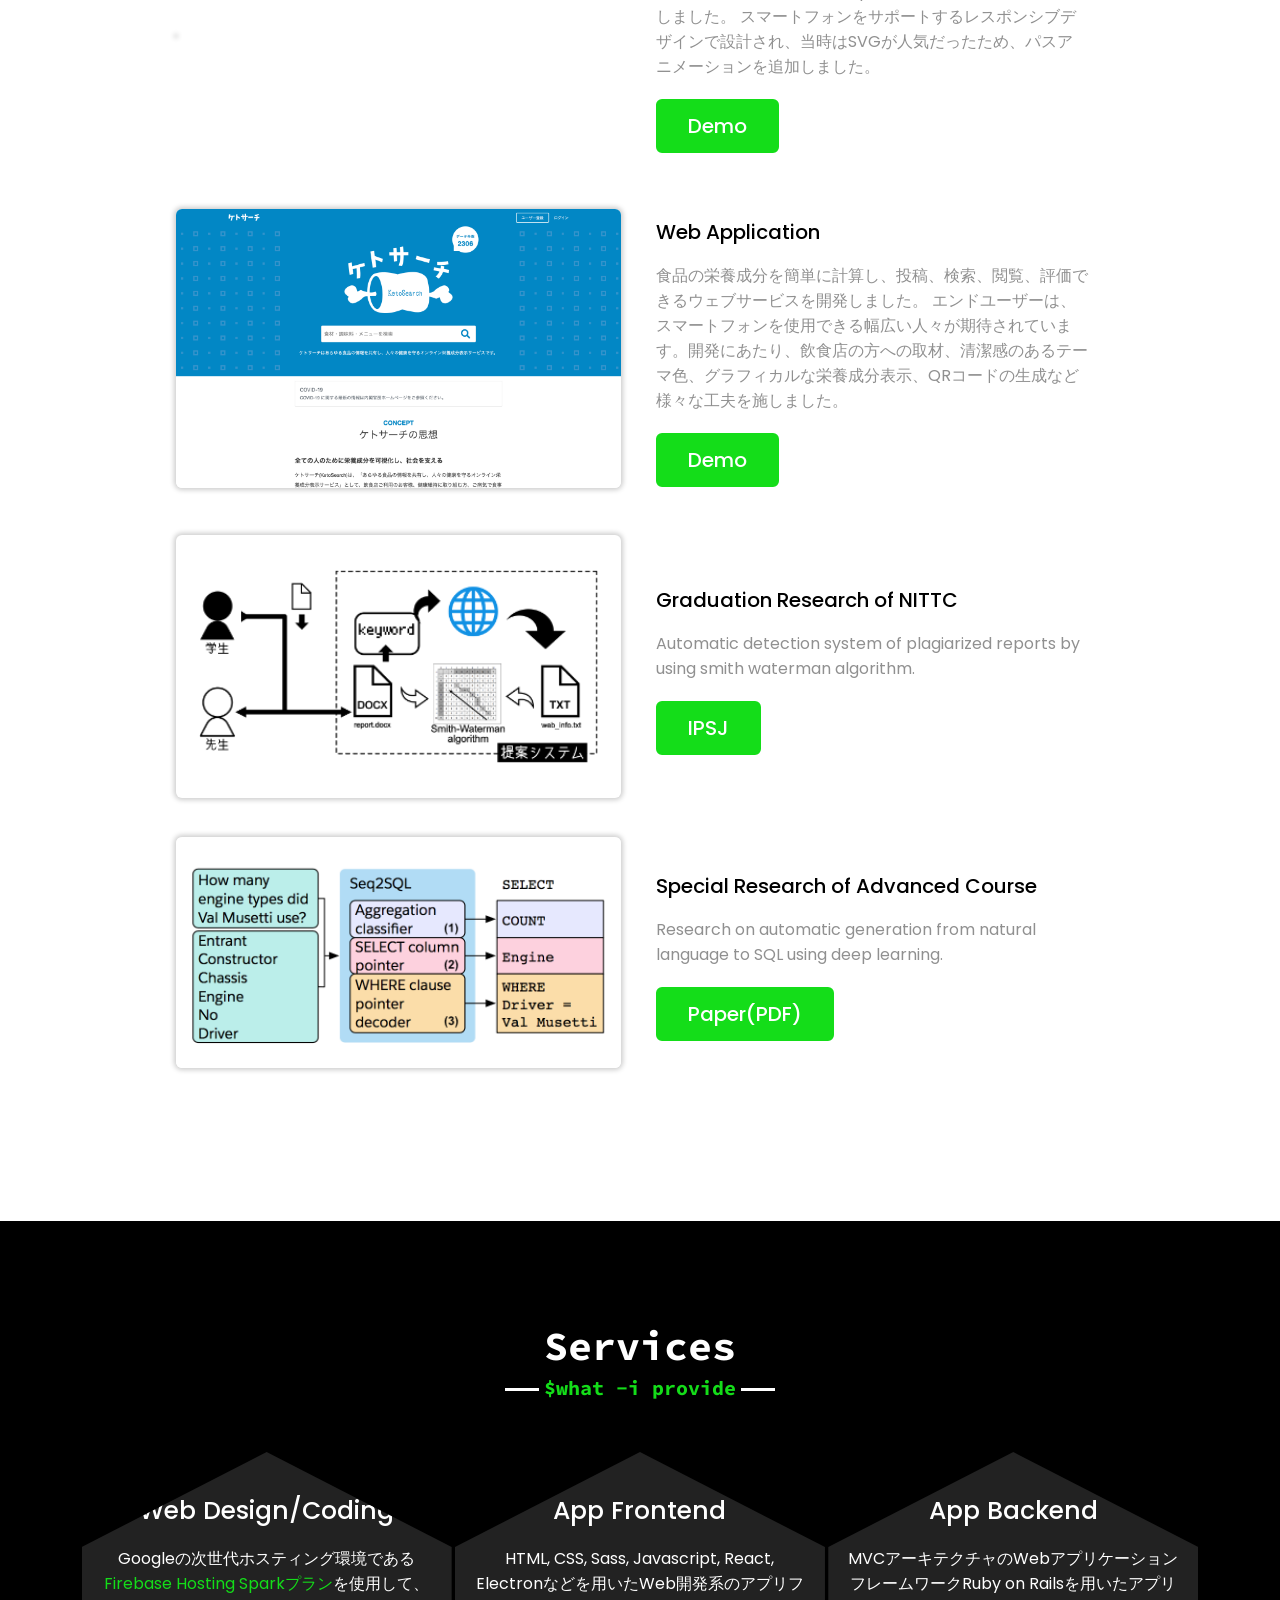
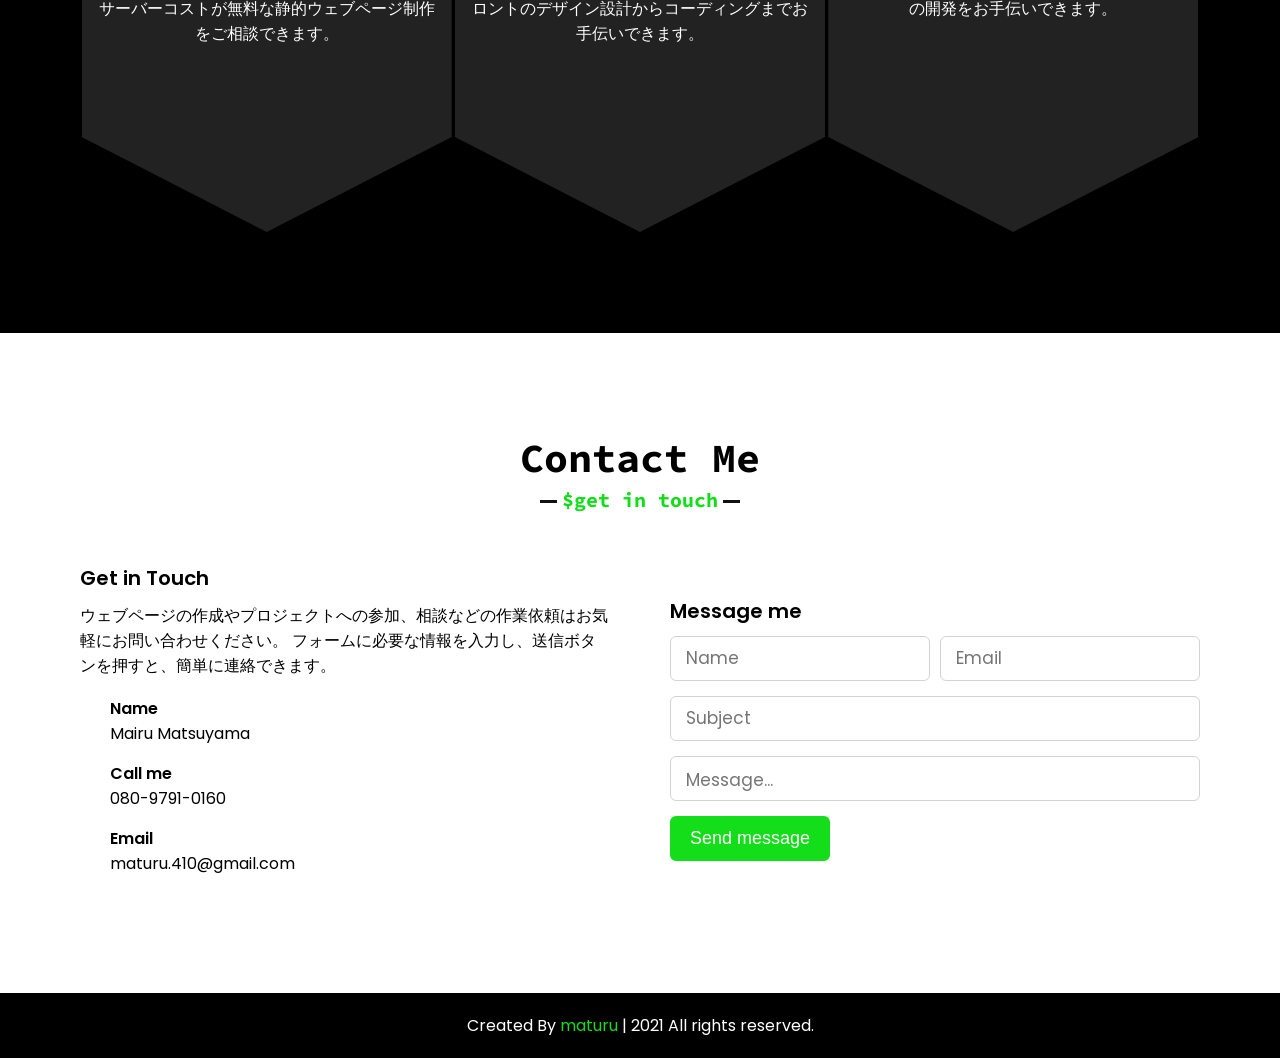
==== commit cffeec3a: "fix: qualification text" ====
--- a/docs/index.html
+++ b/docs/index.html
@@ -272,7 +272,7 @@
           <div class="data">
             <div class="left">
               <h3 class="data-title">Information Engineer</h3>
-              <span class="text">Japan - Technical Callege</span>
+              <span class="text">Japan - Technical College</span>
               <div class="calender">
                 <i class="uil uil-calendar-alt"></i>
                 <span>2014 - 2019</span>
@@ -301,7 +301,7 @@
           <div class="data">
             <div class="left">
               <h3 class="data-title">Electronics & Information Engineer</h3>
-              <span class="text">Japan - Technical Callege</span>
+              <span class="text">Japan - Technical College</span>
               <div class="calender">
                 <i class="uil uil-calendar-alt"></i>
                 <span>2019 - 2021</span>
